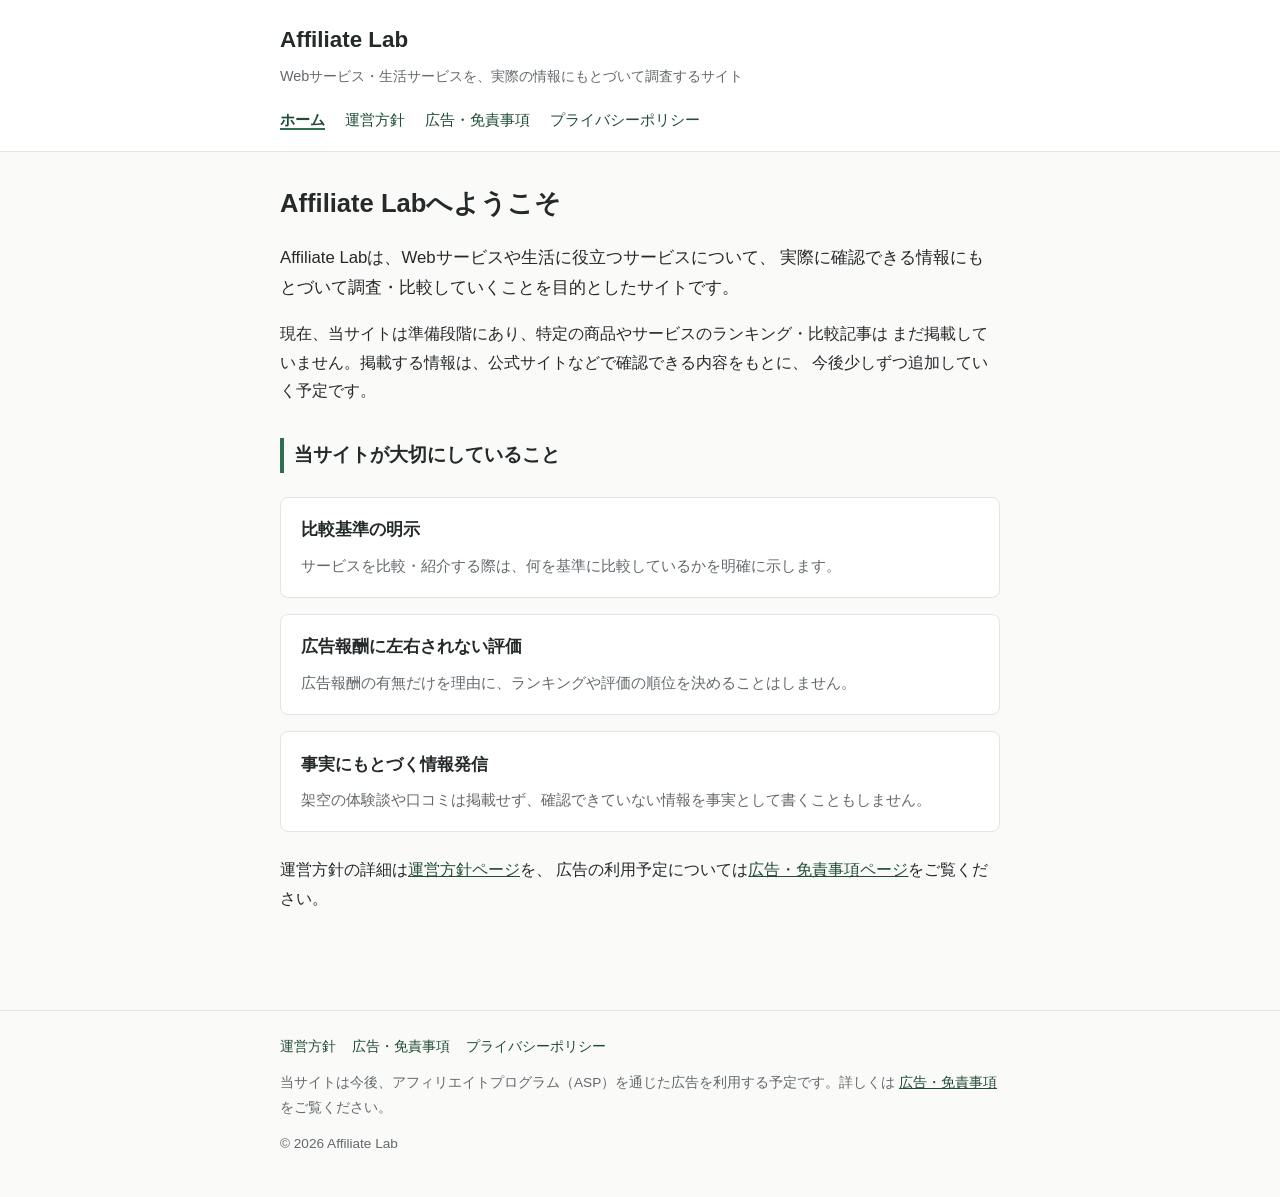
==== index.html @ 21951035 "Initial safe site structure" ====
<!DOCTYPE html>
<html lang="ja">
<head>
<meta charset="UTF-8">
<meta name="viewport" content="width=device-width, initial-scale=1.0">
<title>Affiliate Lab | Webサービス・生活サービスの調査サイト</title>
<meta name="description" content="Affiliate Labは、Webサービスや生活に役立つサービスを、実際の情報に基づいて調査・比較していく準備段階のサイトです。">
<link rel="stylesheet" href="css/style.css">
</head>
<body>

<header class="site-header">
  <div class="header-inner">
    <p class="site-title"><a href="index.html">Affiliate Lab</a></p>
    <p class="site-tagline">Webサービス・生活サービスを、実際の情報にもとづいて調査するサイト</p>
    <nav class="site-nav" aria-label="サイト内ナビゲーション">
      <ul>
        <li><a href="index.html" aria-current="page">ホーム</a></li>
        <li><a href="policy.html">運営方針</a></li>
        <li><a href="disclaimer.html">広告・免責事項</a></li>
        <li><a href="privacy.html">プライバシーポリシー</a></li>
      </ul>
    </nav>
  </div>
</header>

<main>
  <h1>Affiliate Labへようこそ</h1>

  <p class="lead">
    Affiliate Labは、Webサービスや生活に役立つサービスについて、
    実際に確認できる情報にもとづいて調査・比較していくことを目的としたサイトです。
  </p>

  <p>
    現在、当サイトは準備段階にあり、特定の商品やサービスのランキング・比較記事は
    まだ掲載していません。掲載する情報は、公式サイトなどで確認できる内容をもとに、
    今後少しずつ追加していく予定です。
  </p>

  <h2>当サイトが大切にしていること</h2>
  <ul class="card-list">
    <li class="card">
      <h3>比較基準の明示</h3>
      <p>サービスを比較・紹介する際は、何を基準に比較しているかを明確に示します。</p>
    </li>
    <li class="card">
      <h3>広告報酬に左右されない評価</h3>
      <p>広告報酬の有無だけを理由に、ランキングや評価の順位を決めることはしません。</p>
    </li>
    <li class="card">
      <h3>事実にもとづく情報発信</h3>
      <p>架空の体験談や口コミは掲載せず、確認できていない情報を事実として書くこともしません。</p>
    </li>
  </ul>

  <p>
    運営方針の詳細は<a href="policy.html">運営方針ページ</a>を、
    広告の利用予定については<a href="disclaimer.html">広告・免責事項ページ</a>をご覧ください。
  </p>
</main>

<footer class="site-footer">
  <div class="footer-inner">
    <nav class="footer-nav" aria-label="フッターナビゲーション">
      <ul>
        <li><a href="policy.html">運営方針</a></li>
        <li><a href="disclaimer.html">広告・免責事項</a></li>
        <li><a href="privacy.html">プライバシーポリシー</a></li>
      </ul>
    </nav>
    <p class="footer-notice">
      当サイトは今後、アフィリエイトプログラム（ASP）を通じた広告を利用する予定です。詳しくは
      <a href="disclaimer.html">広告・免責事項</a>をご覧ください。
    </p>
    <p class="copyright">&copy; 2026 Affiliate Lab</p>
  </div>
</footer>

</body>
</html>
---- css/style.css ----
/* Affiliate Lab - 共通スタイル
   シンプル・清潔感・読みやすさ優先。外部フォント／外部通信は使用しない。 */

:root {
  --color-bg: #fafaf8;
  --color-surface: #ffffff;
  --color-text: #24292a;
  --color-muted: #63696c;
  --color-border: #e4e4e0;
  --color-accent: #2f6f4f;
  --color-accent-dark: #1f4d36;
  --color-notice-bg: #f4f6f3;
  --max-width: 760px;
  --radius: 8px;
}

* {
  box-sizing: border-box;
}

html {
  -webkit-text-size-adjust: 100%;
}

body {
  margin: 0;
  font-family: -apple-system, BlinkMacSystemFont, "Segoe UI", "Hiragino Kaku Gothic ProN",
    "Hiragino Sans", Meiryo, sans-serif;
  color: var(--color-text);
  background-color: var(--color-bg);
  line-height: 1.8;
  font-size: 16px;
}

a {
  color: var(--color-accent-dark);
}

a:hover,
a:focus {
  color: var(--color-accent);
}

.site-header {
  background-color: var(--color-surface);
  border-bottom: 1px solid var(--color-border);
}

.header-inner {
  max-width: var(--max-width);
  margin: 0 auto;
  padding: 1.25rem 1.25rem 1rem;
}

.site-title {
  font-size: 1.4rem;
  font-weight: 700;
  margin: 0;
}

.site-title a {
  color: var(--color-text);
  text-decoration: none;
}

.site-tagline {
  margin: 0.25rem 0 1rem;
  color: var(--color-muted);
  font-size: 0.9rem;
}

.site-nav ul {
  list-style: none;
  display: flex;
  flex-wrap: wrap;
  gap: 0.5rem 1.25rem;
  margin: 0;
  padding: 0;
}

.site-nav a {
  text-decoration: none;
  font-size: 0.95rem;
}

.site-nav a[aria-current="page"] {
  color: var(--color-accent-dark);
  font-weight: 700;
  border-bottom: 2px solid var(--color-accent);
}

main {
  max-width: var(--max-width);
  margin: 0 auto;
  padding: 1.75rem 1.25rem 3rem;
}

h1 {
  font-size: 1.6rem;
  margin-top: 0;
}

h2 {
  font-size: 1.2rem;
  margin-top: 2rem;
  border-left: 4px solid var(--color-accent);
  padding-left: 0.6rem;
}

p {
  margin: 1rem 0;
}

.lead {
  font-size: 1.05rem;
  color: var(--color-text);
}

.card-list {
  list-style: none;
  margin: 1.5rem 0;
  padding: 0;
  display: grid;
  gap: 1rem;
}

.card {
  background-color: var(--color-surface);
  border: 1px solid var(--color-border);
  border-radius: var(--radius);
  padding: 1.1rem 1.25rem;
}

.card h3 {
  margin: 0 0 0.4rem;
  font-size: 1.05rem;
}

.card p {
  margin: 0;
  color: var(--color-muted);
  font-size: 0.95rem;
}

.notice {
  background-color: var(--color-notice-bg);
  border: 1px solid var(--color-border);
  border-radius: var(--radius);
  padding: 1rem 1.25rem;
  font-size: 0.95rem;
  color: var(--color-muted);
}

.text-list {
  padding-left: 1.4rem;
}

.text-list li {
  margin-bottom: 0.6rem;
}

.updated {
  color: var(--color-muted);
  font-size: 0.85rem;
}

.site-footer {
  border-top: 1px solid var(--color-border);
  margin-top: 2rem;
}

.footer-inner {
  max-width: var(--max-width);
  margin: 0 auto;
  padding: 1.5rem 1.25rem 2.5rem;
  color: var(--color-muted);
  font-size: 0.85rem;
}

.footer-nav ul {
  list-style: none;
  display: flex;
  flex-wrap: wrap;
  gap: 0.4rem 1rem;
  margin: 0 0 0.75rem;
  padding: 0;
}

.footer-nav a {
  text-decoration: none;
  font-size: 0.85rem;
}

.footer-notice {
  margin: 0 0 0.75rem;
}

.copyright {
  margin: 0;
}

@media (max-width: 480px) {
  .header-inner,
  main,
  .footer-inner {
    padding-left: 1rem;
    padding-right: 1rem;
  }

  h1 {
    font-size: 1.35rem;
  }
}
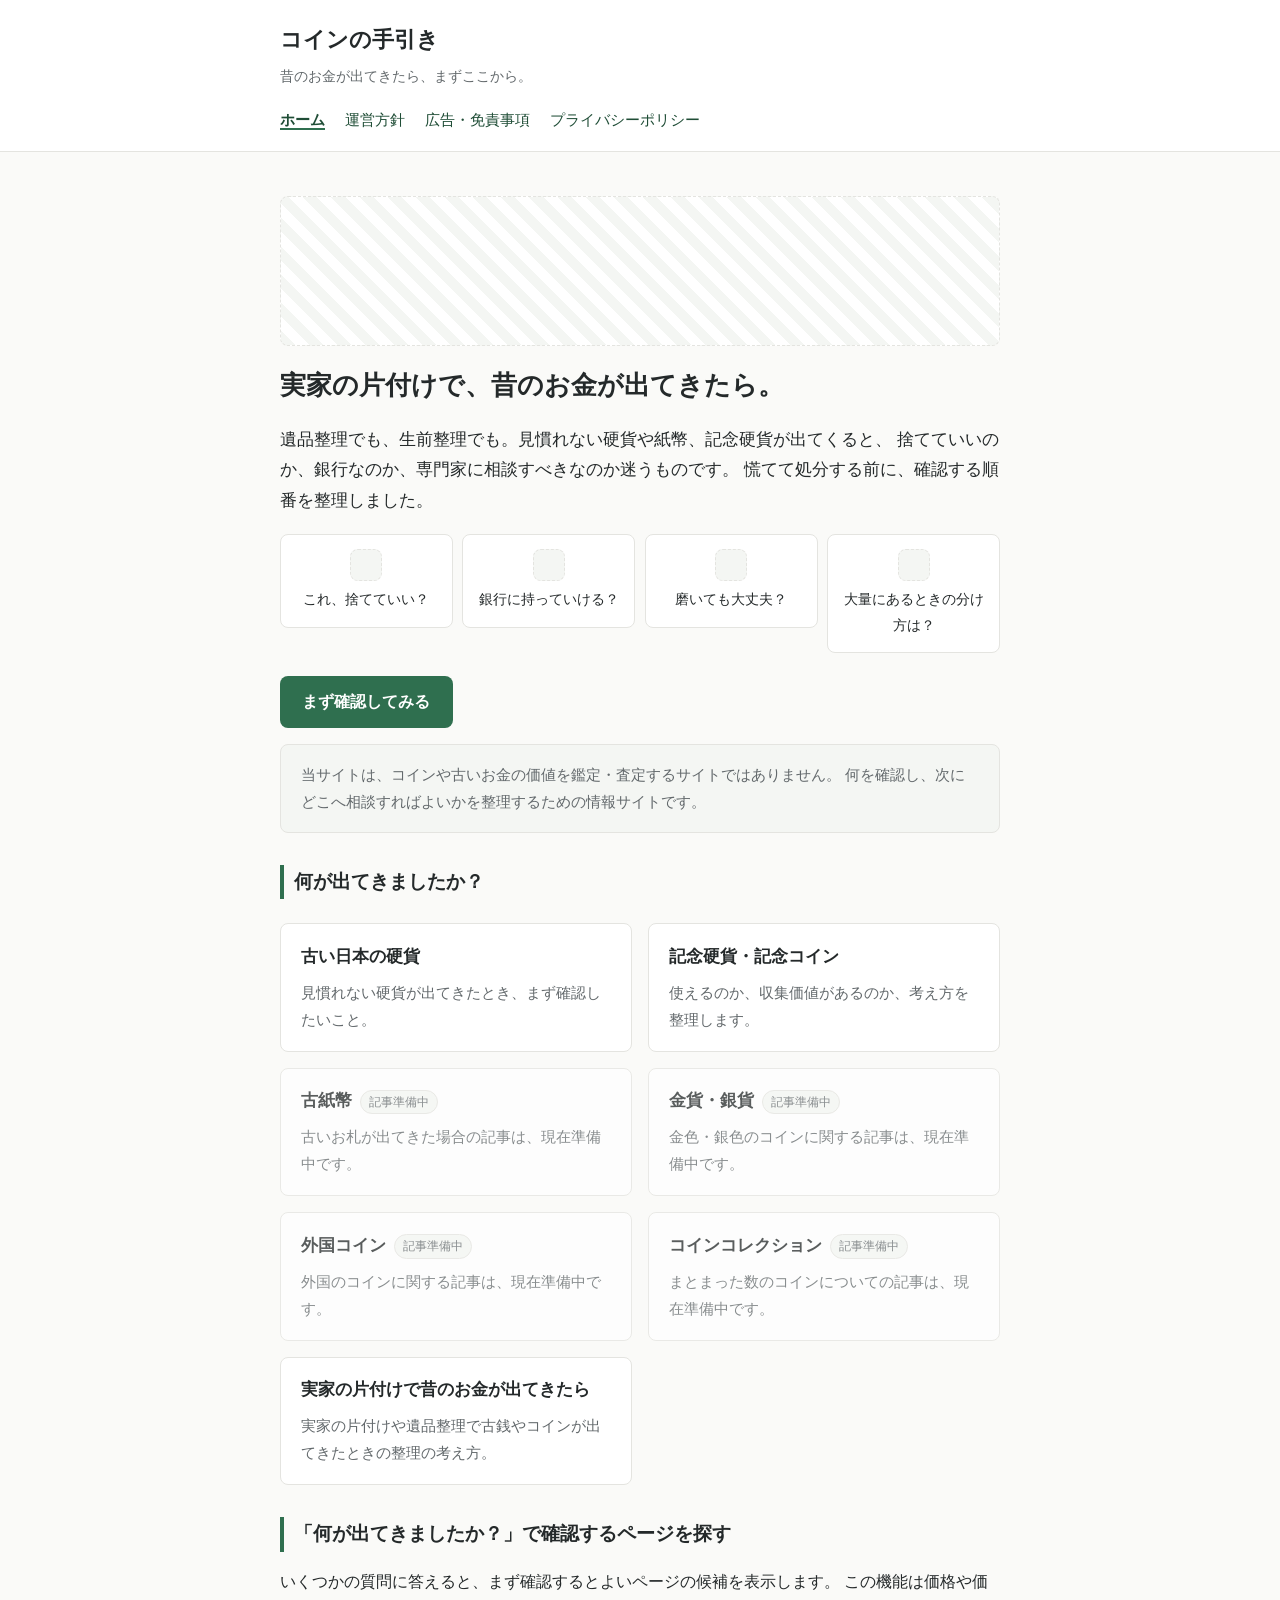
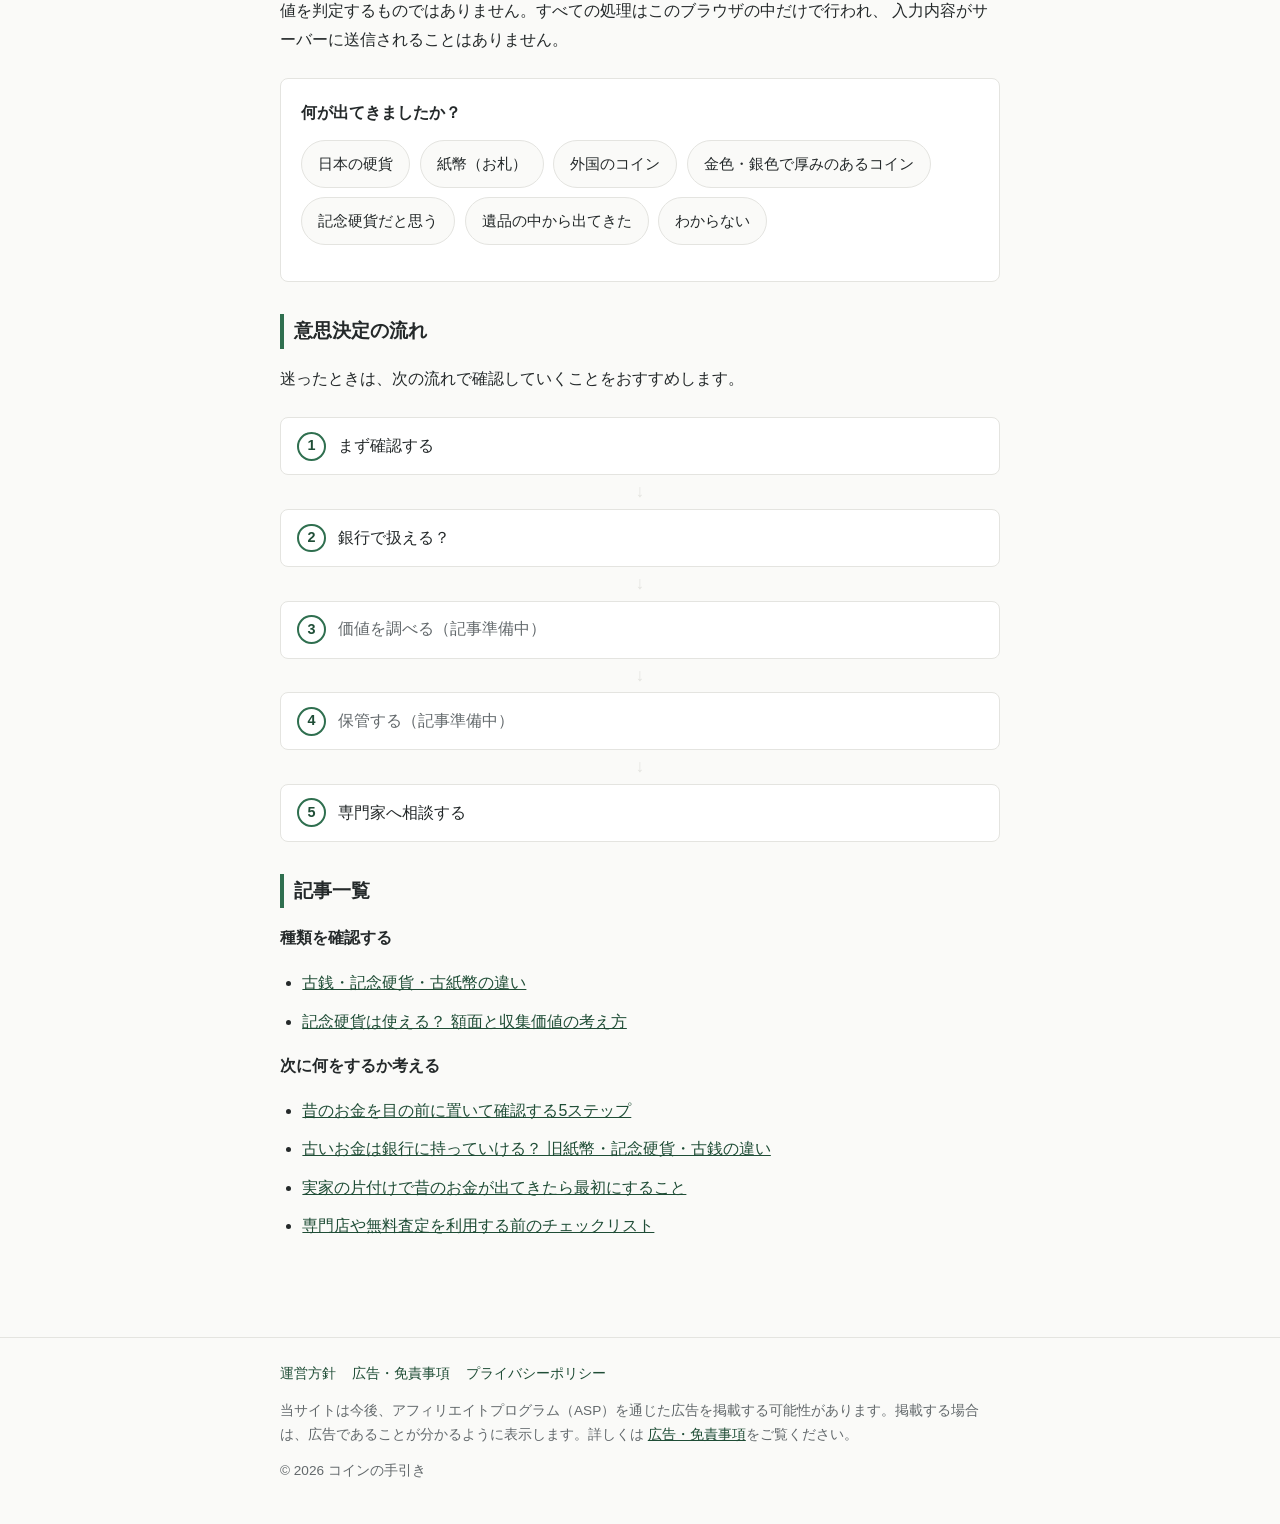
==== commit 9b0e4db3: "Improve coin guide content, navigation, and mobile UX" ====
--- a/index.html
+++ b/index.html
@@ -3,16 +3,16 @@
 <head>
 <meta charset="UTF-8">
 <meta name="viewport" content="width=device-width, initial-scale=1.0">
-<title>Affiliate Lab | Webサービス・生活サービスの調査サイト</title>
-<meta name="description" content="Affiliate Labは、Webサービスや生活に役立つサービスを、実際の情報に基づいて調査・比較していく準備段階のサイトです。">
+<title>コインの手引き｜実家の片付けで昔のお金が出てきたときの確認ガイド</title>
+<meta name="description" content="「コインの手引き」は、実家の片付けや遺品整理で古い硬貨・紙幣・記念硬貨が出てきた人のための確認ガイドです。捨てる・銀行・保管・専門家への相談まで、次の行動を選ぶための情報をまとめています。">
 <link rel="stylesheet" href="css/style.css">
 </head>
 <body>
 
 <header class="site-header">
   <div class="header-inner">
-    <p class="site-title"><a href="index.html">Affiliate Lab</a></p>
-    <p class="site-tagline">Webサービス・生活サービスを、実際の情報にもとづいて調査するサイト</p>
+    <p class="site-title"><a href="index.html">コインの手引き</a></p>
+    <p class="site-tagline">昔のお金が出てきたら、まずここから。</p>
     <nav class="site-nav" aria-label="サイト内ナビゲーション">
       <ul>
         <li><a href="index.html" aria-current="page">ホーム</a></li>
@@ -25,39 +25,140 @@
 </header>
 
 <main>
-  <h1>Affiliate Labへようこそ</h1>
+  <!-- 画像差し替え用スペース。将来はここを
+       <img class="hero-visual" src="img/hero.jpg" alt="実家の引き出しや木箱から古い硬貨・紙幣が見つかった状況写真">
+       に置き換える（is-placeholder は外す）。推奨内容：実家の引き出しや木箱から古い硬貨・紙幣が見つかった状況写真（人物なし） -->
+  <div class="hero-visual is-placeholder" aria-hidden="true"></div>
+
+  <h1>実家の片付けで、昔のお金が出てきたら。</h1>
 
   <p class="lead">
-    Affiliate Labは、Webサービスや生活に役立つサービスについて、
-    実際に確認できる情報にもとづいて調査・比較していくことを目的としたサイトです。
+    遺品整理でも、生前整理でも。見慣れない硬貨や紙幣、記念硬貨が出てくると、
+    捨てていいのか、銀行なのか、専門家に相談すべきなのか迷うものです。
+    慌てて処分する前に、確認する順番を整理しました。
   </p>
 
-  <p>
-    現在、当サイトは準備段階にあり、特定の商品やサービスのランキング・比較記事は
-    まだ掲載していません。掲載する情報は、公式サイトなどで確認できる内容をもとに、
-    今後少しずつ追加していく予定です。
-  </p>
+  <ul class="question-cards">
+    <li><a class="question-card" href="guide/inherited-coins.html#step-dontthrow">
+      <span class="question-card-icon is-placeholder" aria-hidden="true"></span>
+      <span>これ、捨てていい？</span>
+    </a></li>
+    <li><a class="question-card" href="guide/bank-or-specialist.html">
+      <span class="question-card-icon is-placeholder" aria-hidden="true"></span>
+      <span>銀行に持っていける？</span>
+    </a></li>
+    <li><a class="question-card" href="guide/inherited-coins.html#step-dontclean">
+      <span class="question-card-icon is-placeholder" aria-hidden="true"></span>
+      <span>磨いても大丈夫？</span>
+    </a></li>
+    <!-- TODO: 大量のコインに特化した専用記事（数え方・分け方・保管方法）を作成した際は、
+         リンク先をその記事に差し替える。現時点では guide/inherited-coins.html の分類セクションへ誘導する。 -->
+    <li><a class="question-card" href="guide/inherited-coins.html#step-classify">
+      <span class="question-card-icon is-placeholder" aria-hidden="true"></span>
+      <span>大量にあるときの分け方は？</span>
+    </a></li>
+  </ul>
 
-  <h2>当サイトが大切にしていること</h2>
+  <p><a class="hero-cta" href="guide/inherited-coins.html">まず確認してみる</a></p>
+
+  <div class="notice">
+    当サイトは、コインや古いお金の価値を鑑定・査定するサイトではありません。
+    何を確認し、次にどこへ相談すればよいかを整理するための情報サイトです。
+  </div>
+
+  <h2>何が出てきましたか？</h2>
   <ul class="card-list">
-    <li class="card">
-      <h3>比較基準の明示</h3>
-      <p>サービスを比較・紹介する際は、何を基準に比較しているかを明確に示します。</p>
+    <li>
+      <a class="card card-link" href="types/coin-types-overview.html">
+        <h3>古い日本の硬貨</h3>
+        <p>見慣れない硬貨が出てきたとき、まず確認したいこと。</p>
+      </a>
     </li>
-    <li class="card">
-      <h3>広告報酬に左右されない評価</h3>
-      <p>広告報酬の有無だけを理由に、ランキングや評価の順位を決めることはしません。</p>
+    <li>
+      <a class="card card-link" href="types/commemorative-coins.html">
+        <h3>記念硬貨・記念コイン</h3>
+        <p>使えるのか、収集価値があるのか、考え方を整理します。</p>
+      </a>
     </li>
-    <li class="card">
-      <h3>事実にもとづく情報発信</h3>
-      <p>架空の体験談や口コミは掲載せず、確認できていない情報を事実として書くこともしません。</p>
+    <li class="card card-soon">
+      <h3>古紙幣<span class="badge-soon">記事準備中</span></h3>
+      <p>古いお札が出てきた場合の記事は、現在準備中です。</p>
+    </li>
+    <li class="card card-soon">
+      <h3>金貨・銀貨<span class="badge-soon">記事準備中</span></h3>
+      <p>金色・銀色のコインに関する記事は、現在準備中です。</p>
+    </li>
+    <li class="card card-soon">
+      <h3>外国コイン<span class="badge-soon">記事準備中</span></h3>
+      <p>外国のコインに関する記事は、現在準備中です。</p>
+    </li>
+    <li class="card card-soon">
+      <h3>コインコレクション<span class="badge-soon">記事準備中</span></h3>
+      <p>まとまった数のコインについての記事は、現在準備中です。</p>
+    </li>
+    <li>
+      <a class="card card-link" href="guide/inherited-coins.html">
+        <h3>実家の片付けで昔のお金が出てきたら</h3>
+        <p>実家の片付けや遺品整理で古銭やコインが出てきたときの整理の考え方。</p>
+      </a>
     </li>
   </ul>
 
+  <h2>「何が出てきましたか？」で確認するページを探す</h2>
   <p>
-    運営方針の詳細は<a href="policy.html">運営方針ページ</a>を、
-    広告の利用予定については<a href="disclaimer.html">広告・免責事項ページ</a>をご覧ください。
+    いくつかの質問に答えると、まず確認するとよいページの候補を表示します。
+    この機能は価格や価値を判定するものではありません。すべての処理はこのブラウザの中だけで行われ、
+    入力内容がサーバーに送信されることはありません。
   </p>
+
+  <div class="finder" id="coin-finder">
+    <noscript>
+      <p>JavaScriptが無効の場合でも、下の「記事一覧」から各ページを直接ご覧いただけます。</p>
+    </noscript>
+  </div>
+
+  <h2>意思決定の流れ</h2>
+  <p>迷ったときは、次の流れで確認していくことをおすすめします。</p>
+  <ul class="flow-steps">
+    <li><a class="flow-step" href="guide/first-check.html">
+      <span class="flow-step-index">1</span>
+      <span class="flow-step-label">まず確認する</span>
+    </a></li>
+    <li class="flow-arrow">↓</li>
+    <li><a class="flow-step" href="guide/bank-or-specialist.html">
+      <span class="flow-step-index">2</span>
+      <span class="flow-step-label">銀行で扱える？</span>
+    </a></li>
+    <li class="flow-arrow">↓</li>
+    <li class="flow-step is-plain">
+      <span class="flow-step-index">3</span>
+      <span class="flow-step-label">価値を調べる（記事準備中）</span>
+    </li>
+    <li class="flow-arrow">↓</li>
+    <li class="flow-step is-plain">
+      <span class="flow-step-index">4</span>
+      <span class="flow-step-label">保管する（記事準備中）</span>
+    </li>
+    <li class="flow-arrow">↓</li>
+    <li><a class="flow-step" href="guide/checklist-before-appraisal.html">
+      <span class="flow-step-index">5</span>
+      <span class="flow-step-label">専門家へ相談する</span>
+    </a></li>
+  </ul>
+
+  <h2>記事一覧</h2>
+  <p><strong>種類を確認する</strong></p>
+  <ul class="text-list">
+    <li><a href="types/coin-types-overview.html">古銭・記念硬貨・古紙幣の違い</a></li>
+    <li><a href="types/commemorative-coins.html">記念硬貨は使える？ 額面と収集価値の考え方</a></li>
+  </ul>
+  <p><strong>次に何をするか考える</strong></p>
+  <ul class="text-list">
+    <li><a href="guide/first-check.html">昔のお金を目の前に置いて確認する5ステップ</a></li>
+    <li><a href="guide/bank-or-specialist.html">古いお金は銀行に持っていける？ 旧紙幣・記念硬貨・古銭の違い</a></li>
+    <li><a href="guide/inherited-coins.html">実家の片付けで昔のお金が出てきたら最初にすること</a></li>
+    <li><a href="guide/checklist-before-appraisal.html">専門店や無料査定を利用する前のチェックリスト</a></li>
+  </ul>
 </main>
 
 <footer class="site-footer">
@@ -70,12 +171,13 @@
       </ul>
     </nav>
     <p class="footer-notice">
-      当サイトは今後、アフィリエイトプログラム（ASP）を通じた広告を利用する予定です。詳しくは
+      当サイトは今後、アフィリエイトプログラム（ASP）を通じた広告を掲載する可能性があります。掲載する場合は、広告であることが分かるように表示します。詳しくは
       <a href="disclaimer.html">広告・免責事項</a>をご覧ください。
     </p>
-    <p class="copyright">&copy; 2026 Affiliate Lab</p>
+    <p class="copyright">&copy; 2026 コインの手引き</p>
   </div>
 </footer>
 
+<script src="js/navigation.js"></script>
 </body>
 </html>
--- a/css/style.css
+++ b/css/style.css
@@ -1,4 +1,4 @@
-/* Affiliate Lab - 共通スタイル
+/* コインの手引き - 共通スタイル
    シンプル・清潔感・読みやすさ優先。外部フォント／外部通信は使用しない。 */
 
 :root {
@@ -10,6 +10,9 @@
   --color-accent: #2f6f4f;
   --color-accent-dark: #1f4d36;
   --color-notice-bg: #f4f6f3;
+  --color-caution-bg: #fbf3e6;
+  --color-caution-border: #e6cfa1;
+  --color-caution-text: #7a5424;
   --max-width: 760px;
   --radius: 8px;
 }
@@ -142,6 +145,206 @@
   font-size: 0.95rem;
 }
 
+.card-link {
+  display: block;
+  text-decoration: none;
+  color: inherit;
+  transition: border-color 0.15s ease, box-shadow 0.15s ease;
+}
+
+.card-link:hover,
+.card-link:focus {
+  border-color: var(--color-accent);
+  box-shadow: 0 1px 4px rgba(0, 0, 0, 0.06);
+}
+
+.card-link:hover h3,
+.card-link:focus h3 {
+  color: var(--color-accent-dark);
+}
+
+.card-soon {
+  opacity: 0.75;
+}
+
+.badge-soon {
+  display: inline-block;
+  margin-left: 0.5rem;
+  padding: 0.05rem 0.5rem;
+  border-radius: 999px;
+  background-color: var(--color-notice-bg);
+  border: 1px solid var(--color-border);
+  color: var(--color-muted);
+  font-size: 0.72rem;
+  font-weight: 400;
+  vertical-align: middle;
+}
+
+@media (min-width: 560px) {
+  .card-list {
+    grid-template-columns: repeat(2, 1fr);
+  }
+}
+
+/* 意思決定の流れ */
+.flow-steps {
+  list-style: none;
+  margin: 1.5rem 0;
+  padding: 0;
+  display: flex;
+  flex-direction: column;
+  gap: 0.5rem;
+}
+
+.flow-step {
+  display: flex;
+  align-items: center;
+  gap: 0.75rem;
+  padding: 0.85rem 1rem;
+  background-color: var(--color-surface);
+  border: 1px solid var(--color-border);
+  border-radius: var(--radius);
+}
+
+.flow-step-index {
+  flex-shrink: 0;
+  width: 1.8rem;
+  height: 1.8rem;
+  border-radius: 50%;
+  border: 2px solid var(--color-accent);
+  color: var(--color-accent-dark);
+  display: flex;
+  align-items: center;
+  justify-content: center;
+  font-size: 0.9rem;
+  font-weight: 700;
+}
+
+.flow-step-label {
+  font-size: 0.98rem;
+}
+
+a.flow-step {
+  text-decoration: none;
+  color: inherit;
+}
+
+a.flow-step:hover,
+a.flow-step:focus {
+  border-color: var(--color-accent);
+}
+
+.flow-step.is-plain {
+  color: var(--color-muted);
+}
+
+.flow-arrow {
+  text-align: center;
+  color: var(--color-border);
+  font-size: 1.1rem;
+  line-height: 1;
+}
+
+/* 「何が出てきましたか？」ナビゲーション */
+.finder {
+  background-color: var(--color-surface);
+  border: 1px solid var(--color-border);
+  border-radius: var(--radius);
+  padding: 1.25rem;
+  margin: 1.5rem 0;
+}
+
+.finder-step {
+  margin-bottom: 1rem;
+}
+
+.finder-question {
+  font-weight: 700;
+  margin: 0 0 0.75rem;
+  font-size: 1rem;
+}
+
+.finder-options {
+  display: flex;
+  flex-wrap: wrap;
+  gap: 0.6rem;
+  list-style: none;
+  margin: 0;
+  padding: 0;
+}
+
+.finder-btn {
+  font: inherit;
+  font-size: 0.92rem;
+  padding: 0.6rem 1rem;
+  border: 1px solid var(--color-border);
+  border-radius: 999px;
+  background-color: var(--color-bg);
+  color: var(--color-text);
+  cursor: pointer;
+}
+
+.finder-btn:hover,
+.finder-btn:focus {
+  border-color: var(--color-accent);
+  color: var(--color-accent-dark);
+}
+
+.finder-btn[aria-pressed="true"] {
+  background-color: var(--color-accent);
+  border-color: var(--color-accent);
+  color: #ffffff;
+}
+
+.finder-result {
+  border-top: 1px solid var(--color-border);
+  margin-top: 1rem;
+  padding-top: 1rem;
+}
+
+.finder-result ul {
+  margin: 0.5rem 0 0;
+  padding-left: 1.2rem;
+}
+
+.finder-reset {
+  font-size: 0.85rem;
+  background: none;
+  border: none;
+  color: var(--color-accent-dark);
+  text-decoration: underline;
+  cursor: pointer;
+  padding: 0;
+  margin-top: 0.75rem;
+}
+
+.finder-note {
+  font-size: 0.85rem;
+  color: var(--color-muted);
+  margin-top: 0.75rem;
+}
+
+/* 記事ページ共通 */
+.breadcrumb {
+  font-size: 0.85rem;
+  color: var(--color-muted);
+  margin-bottom: 0.5rem;
+}
+
+.breadcrumb a {
+  text-decoration: none;
+}
+
+.related-links {
+  margin-top: 2.5rem;
+  padding-top: 1.5rem;
+  border-top: 1px solid var(--color-border);
+}
+
+.related-links h2 {
+  margin-top: 0;
+}
+
 .notice {
   background-color: var(--color-notice-bg);
   border: 1px solid var(--color-border);
@@ -197,6 +400,462 @@
 
 .copyright {
   margin: 0;
+}
+
+/* 画像スペース（将来ローカル画像に差し替え可能な枠）
+   サイズ・形状はこの2ルールのみで決まる。将来 <img class="hero-visual" src="..." alt="..."> のように
+   同じクラス名を img タグに付け替えるだけで差し替えでき、object-fit: cover でトリミング表示される。
+   実画像を追加したら .is-placeholder は外す（枠線・パターン背景のみ消える）。 */
+.hero-visual,
+.situation-visual {
+  display: block;
+  width: 100%;
+  max-height: 150px;
+  border-radius: var(--radius);
+  object-fit: cover;
+  margin: 1rem 0;
+}
+
+.hero-visual {
+  aspect-ratio: 3 / 1;
+}
+
+.situation-visual {
+  aspect-ratio: 21 / 9;
+}
+
+.hero-visual.is-placeholder,
+.situation-visual.is-placeholder {
+  border: 1px dashed var(--color-border);
+  background-image: repeating-linear-gradient(
+    45deg,
+    var(--color-notice-bg),
+    var(--color-notice-bg) 10px,
+    var(--color-surface) 10px,
+    var(--color-surface) 20px
+  );
+}
+
+@media (max-width: 480px) {
+  .hero-visual,
+  .situation-visual {
+    aspect-ratio: 16 / 9;
+    max-height: 90px;
+  }
+}
+
+/* トップページ：状況への疑問カード（タップ可能なナビゲーション） */
+.question-cards {
+  list-style: none;
+  margin: 1.1rem 0 1.4rem;
+  padding: 0;
+  display: grid;
+  grid-template-columns: repeat(2, 1fr);
+  gap: 0.6rem;
+}
+
+@media (min-width: 560px) {
+  .question-cards {
+    grid-template-columns: repeat(4, 1fr);
+  }
+}
+
+.question-card {
+  display: flex;
+  flex-direction: column;
+  align-items: center;
+  gap: 0.4rem;
+  text-align: center;
+  background-color: var(--color-surface);
+  border: 1px solid var(--color-border);
+  border-radius: var(--radius);
+  padding: 0.9rem 0.6rem;
+  min-height: 44px;
+  text-decoration: none;
+  color: var(--color-text);
+  font-size: 0.88rem;
+}
+
+.question-card:hover,
+.question-card:focus {
+  border-color: var(--color-accent);
+  color: var(--color-accent-dark);
+}
+
+.question-card-icon {
+  display: block;
+  width: 32px;
+  height: 32px;
+  border-radius: 8px;
+  object-fit: cover;
+}
+
+.question-card-icon.is-placeholder {
+  background-color: var(--color-notice-bg);
+  border: 1px dashed var(--color-border);
+}
+
+.hero-cta {
+  display: inline-block;
+  background-color: var(--color-accent);
+  color: #ffffff;
+  text-decoration: none;
+  font-weight: 700;
+  padding: 0.75rem 1.4rem;
+  border-radius: var(--radius);
+  font-size: 0.98rem;
+}
+
+.hero-cta:hover,
+.hero-cta:focus {
+  background-color: var(--color-accent-dark);
+  color: #ffffff;
+}
+
+/* 判断フロー概要（ステップを一枚で見渡す図） */
+.step-flow {
+  display: flex;
+  margin: 1.25rem 0;
+  background-color: var(--color-surface);
+  border: 1px solid var(--color-border);
+  border-radius: var(--radius);
+  padding: 1rem 0.5rem;
+}
+
+.step-flow-node {
+  flex: 1;
+  display: flex;
+  flex-direction: column;
+  align-items: center;
+  text-align: center;
+  gap: 0.35rem;
+  padding: 0 0.3rem;
+}
+
+.step-flow-num {
+  width: 2.1rem;
+  height: 2.1rem;
+  border-radius: 50%;
+  border: 2px solid var(--color-accent);
+  color: var(--color-accent-dark);
+  display: flex;
+  align-items: center;
+  justify-content: center;
+  font-weight: 700;
+  font-size: 0.92rem;
+  background-color: var(--color-surface);
+}
+
+.step-flow-label {
+  font-size: 0.8rem;
+}
+
+.step-flow-arrow {
+  display: flex;
+  align-items: center;
+  color: var(--color-border);
+  font-size: 1.2rem;
+}
+
+@media (max-width: 640px) {
+  .step-flow {
+    flex-direction: column;
+    padding: 0.8rem 1rem;
+  }
+
+  .step-flow-node {
+    flex-direction: row;
+    justify-content: flex-start;
+    text-align: left;
+    width: 100%;
+  }
+
+  .step-flow-label {
+    font-size: 0.9rem;
+  }
+
+  .step-flow-arrow {
+    justify-content: flex-start;
+    padding-left: 1rem;
+  }
+}
+
+/* 分類カード（何が出てきたかを選ぶ） */
+.classify-cards {
+  list-style: none;
+  margin: 1rem 0;
+  padding: 0;
+  display: grid;
+  grid-template-columns: repeat(2, 1fr);
+  gap: 0.6rem;
+}
+
+@media (min-width: 480px) {
+  .classify-cards {
+    grid-template-columns: repeat(4, 1fr);
+  }
+}
+
+.classify-card {
+  display: flex;
+  flex-direction: column;
+  align-items: center;
+  gap: 0.3rem;
+  text-align: center;
+  background-color: var(--color-surface);
+  border: 1px solid var(--color-border);
+  border-radius: var(--radius);
+  padding: 0.75rem 0.4rem;
+  text-decoration: none;
+  color: var(--color-text);
+  font-size: 0.85rem;
+}
+
+.classify-card:hover,
+.classify-card:focus {
+  border-color: var(--color-accent);
+  color: var(--color-accent-dark);
+}
+
+.classify-card-icon {
+  display: block;
+  width: 30px;
+  height: 30px;
+  border-radius: 6px;
+  object-fit: cover;
+}
+
+.classify-card-icon.is-placeholder {
+  background-color: var(--color-notice-bg);
+  border: 1px dashed var(--color-border);
+}
+
+/* 確認チェックリスト */
+.check-list {
+  list-style: none;
+  margin: 1rem 0;
+  padding: 0;
+  display: flex;
+  flex-direction: column;
+  gap: 0.5rem;
+}
+
+.check-item {
+  display: flex;
+  align-items: flex-start;
+  gap: 0.6rem;
+  background-color: var(--color-surface);
+  border: 1px solid var(--color-border);
+  border-radius: var(--radius);
+  padding: 0.65rem 0.9rem;
+  font-size: 0.92rem;
+}
+
+.check-item::before {
+  content: "";
+  flex-shrink: 0;
+  width: 1rem;
+  height: 1rem;
+  margin-top: 0.2rem;
+  border: 2px solid var(--color-accent);
+  border-radius: 3px;
+}
+
+/* 行動選択カード（銀行・保管・専門家など） */
+.choice-cards {
+  list-style: none;
+  margin: 1rem 0;
+  padding: 0;
+  display: grid;
+  grid-template-columns: 1fr;
+  gap: 0.7rem;
+}
+
+@media (min-width: 640px) {
+  .choice-cards {
+    grid-template-columns: repeat(3, 1fr);
+  }
+}
+
+.choice-card {
+  background-color: var(--color-surface);
+  border: 1px solid var(--color-border);
+  border-radius: var(--radius);
+  padding: 0.9rem 1rem;
+}
+
+.choice-card h3 {
+  margin: 0 0 0.3rem;
+  font-size: 0.98rem;
+  color: var(--color-accent-dark);
+}
+
+.choice-card p {
+  margin: 0;
+  font-size: 0.85rem;
+  color: var(--color-muted);
+}
+
+/* 実物確認ステップ（first-check.html） */
+.checkstep-list {
+  list-style: none;
+  margin: 1.25rem 0;
+  padding: 0;
+  display: flex;
+  flex-direction: column;
+  gap: 0.8rem;
+}
+
+.checkstep {
+  display: flex;
+  align-items: flex-start;
+  gap: 0.85rem;
+  background-color: var(--color-surface);
+  border: 1px solid var(--color-border);
+  border-radius: var(--radius);
+  padding: 0.9rem 1.1rem;
+}
+
+.checkstep-num {
+  flex-shrink: 0;
+  width: 2rem;
+  height: 2rem;
+  border-radius: 50%;
+  background-color: var(--color-accent);
+  color: #ffffff;
+  display: flex;
+  align-items: center;
+  justify-content: center;
+  font-weight: 700;
+  font-size: 0.92rem;
+}
+
+.checkstep h2,
+.checkstep h3 {
+  margin: 0 0 0.25rem;
+  font-size: 1rem;
+  border: none;
+  padding: 0;
+}
+
+.checkstep p {
+  margin: 0;
+  font-size: 0.9rem;
+  color: var(--color-muted);
+}
+
+/* 注意事項ボックス（してはいけないこと） */
+.caution-box {
+  background-color: var(--color-caution-bg);
+  border: 1px solid var(--color-caution-border);
+  color: var(--color-caution-text);
+  border-radius: var(--radius);
+  padding: 0.85rem 1.1rem;
+  font-size: 0.9rem;
+  margin: 0.75rem 0;
+}
+
+.caution-box strong {
+  display: block;
+  margin-bottom: 0.3rem;
+}
+
+/* 関連記事カード（記事下部） */
+.article-card-grid {
+  list-style: none;
+  margin: 1rem 0 0;
+  padding: 0;
+  display: grid;
+  gap: 0.9rem;
+  grid-template-columns: 1fr;
+}
+
+@media (min-width: 560px) {
+  .article-card-grid {
+    grid-template-columns: repeat(2, 1fr);
+  }
+}
+
+.article-card {
+  display: block;
+  background-color: var(--color-surface);
+  border: 1px solid var(--color-border);
+  border-radius: var(--radius);
+  padding: 0.9rem 1.1rem;
+  text-decoration: none;
+  color: inherit;
+}
+
+.article-card:hover,
+.article-card:focus {
+  border-color: var(--color-accent);
+}
+
+.article-card h3 {
+  margin: 0 0 0.3rem;
+  font-size: 0.98rem;
+  color: var(--color-accent-dark);
+}
+
+.article-card p {
+  margin: 0;
+  color: var(--color-muted);
+  font-size: 0.88rem;
+}
+
+/* タイプ比較カード（銀行で扱えるかの整理） */
+.type-cards {
+  list-style: none;
+  margin: 1.25rem 0;
+  padding: 0;
+  display: flex;
+  flex-direction: column;
+  gap: 0.9rem;
+}
+
+.type-card {
+  background-color: var(--color-surface);
+  border: 1px solid var(--color-border);
+  border-radius: var(--radius);
+  padding: 1rem 1.2rem;
+}
+
+.type-card h3 {
+  margin: 0 0 0.5rem;
+  font-size: 1.02rem;
+}
+
+.type-card dl {
+  margin: 0;
+  display: grid;
+  grid-template-columns: 5.5rem 1fr;
+  gap: 0.4rem 0.75rem;
+  font-size: 0.9rem;
+}
+
+.type-card dt {
+  color: var(--color-muted);
+  font-size: 0.8rem;
+  padding-top: 0.1rem;
+}
+
+.type-card dd {
+  margin: 0;
+}
+
+@media (max-width: 420px) {
+  .type-card dl {
+    grid-template-columns: 1fr;
+    gap: 0.15rem 0;
+  }
+
+  .type-card dt {
+    font-weight: 700;
+  }
+
+  .type-card dd {
+    margin-bottom: 0.5rem;
+  }
 }
 
 @media (max-width: 480px) {
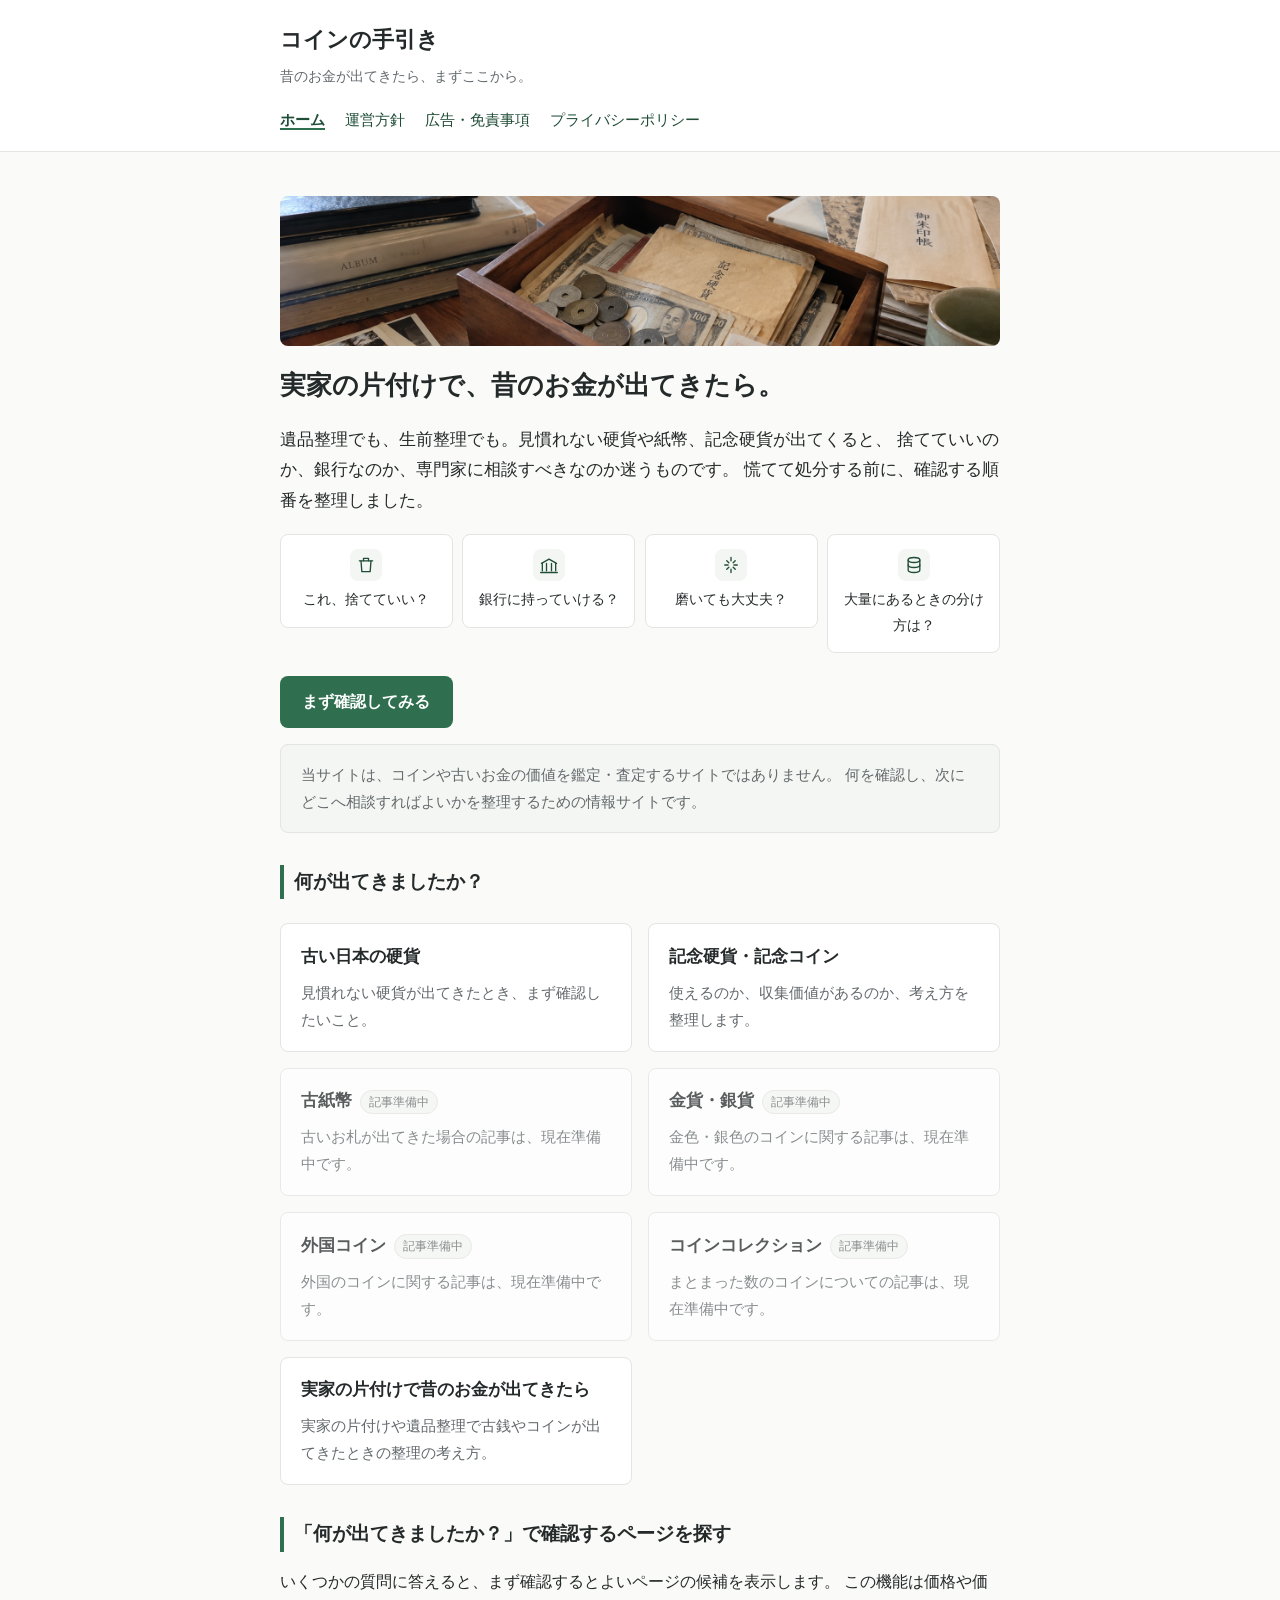
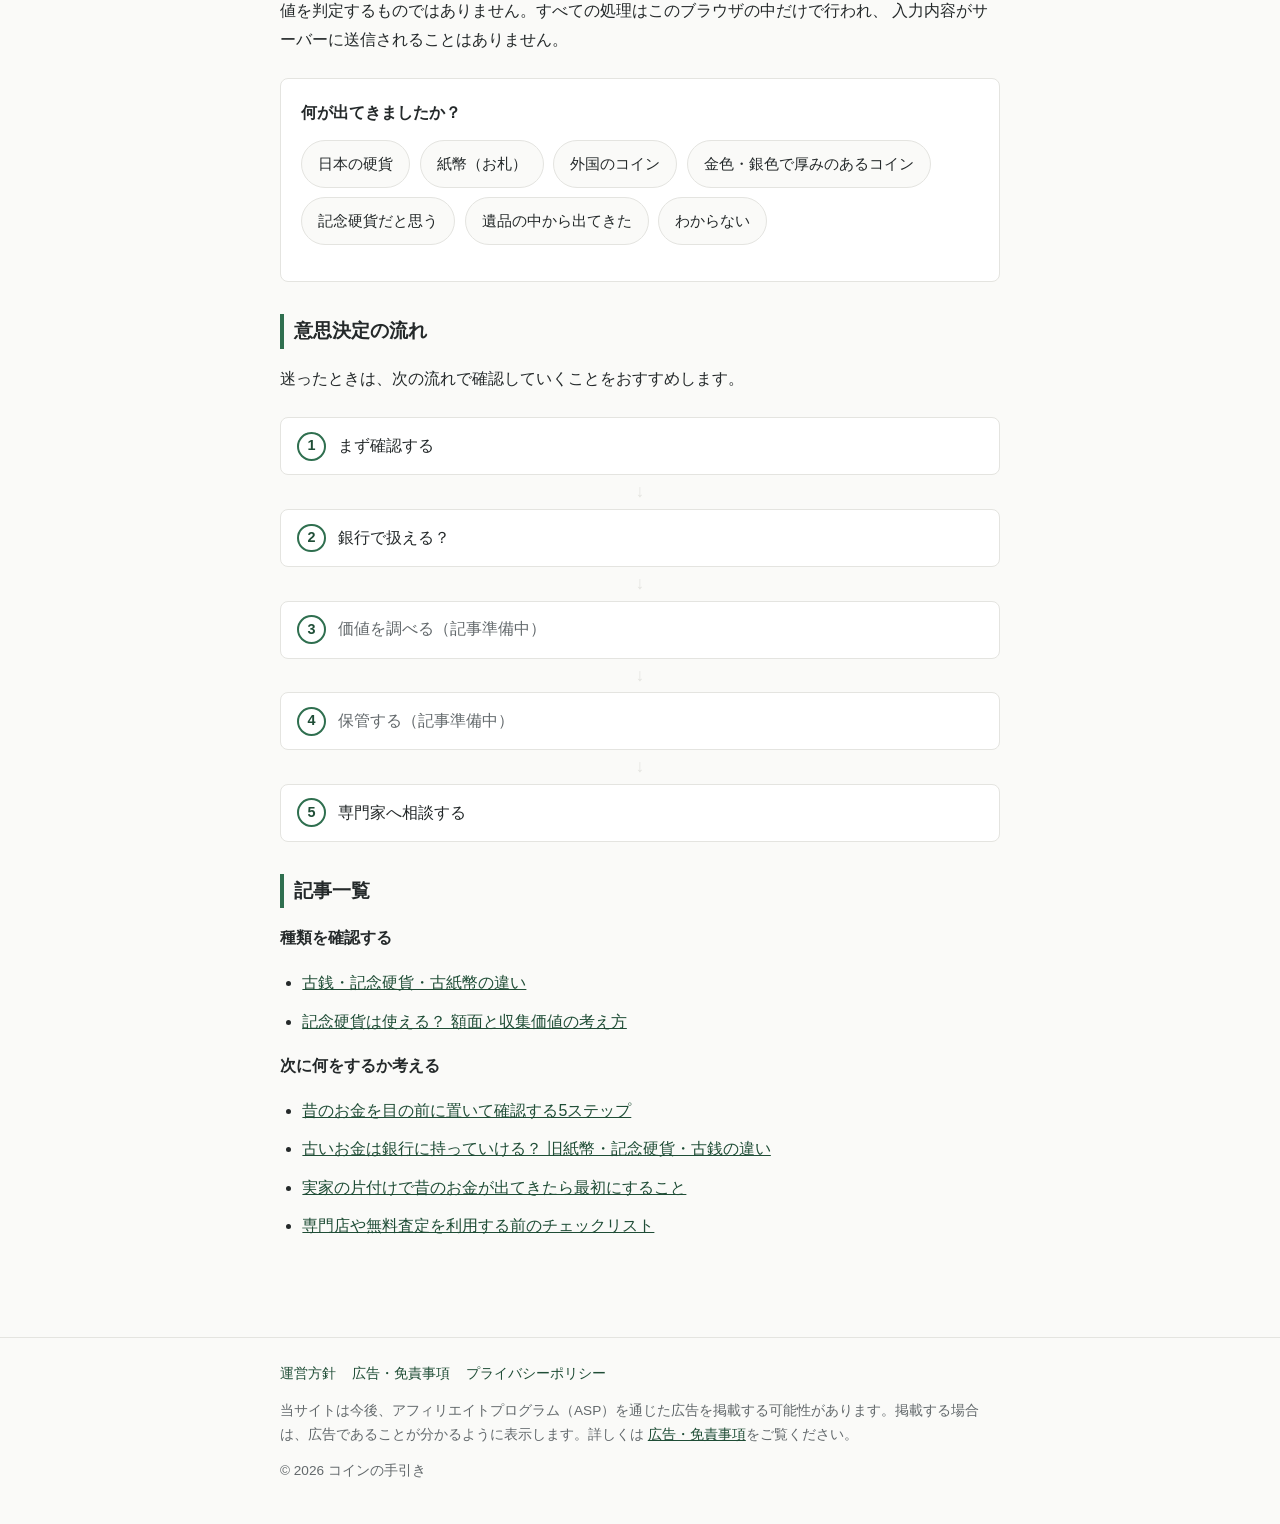
==== commit beff251e: "Add hero image to coin guide homepage" ====
--- a/index.html
+++ b/index.html
@@ -25,10 +25,16 @@
 </header>
 
 <main>
-  <!-- 画像差し替え用スペース。将来はここを
-       <img class="hero-visual" src="img/hero.jpg" alt="実家の引き出しや木箱から古い硬貨・紙幣が見つかった状況写真">
-       に置き換える（is-placeholder は外す）。推奨内容：実家の引き出しや木箱から古い硬貨・紙幣が見つかった状況写真（人物なし） -->
-  <div class="hero-visual is-placeholder" aria-hidden="true"></div>
+  <!-- ヒーロー画像：assets/images/hero-old-money.png（実家の引き出しに古い硬貨・紙幣が入った写真、見出し文字入り）。
+       ファイルが未配置／読み込み失敗の場合は onerror で従来のプレースホルダー表示にフォールバックする。 -->
+  <img
+    class="hero-visual"
+    src="assets/images/hero-old-money.png"
+    width="1997"
+    height="788"
+    alt="実家の整理中に見つかった古い硬貨や紙幣"
+    onerror="this.onerror=null; var d=document.createElement('div'); d.className='hero-visual is-placeholder'; d.setAttribute('aria-hidden','true'); this.replaceWith(d);"
+  >
 
   <h1>実家の片付けで、昔のお金が出てきたら。</h1>
 
@@ -40,21 +46,29 @@
 
   <ul class="question-cards">
     <li><a class="question-card" href="guide/inherited-coins.html#step-dontthrow">
-      <span class="question-card-icon is-placeholder" aria-hidden="true"></span>
+      <span class="question-card-icon" aria-hidden="true">
+        <svg viewBox="0 0 24 24" width="20" height="20" fill="none" stroke="currentColor" stroke-width="1.6" stroke-linecap="round" stroke-linejoin="round"><path d="M4 7h16"/><path d="M9 7V4h6v3"/><path d="M6 7l1 13h10l1-13"/></svg>
+      </span>
       <span>これ、捨てていい？</span>
     </a></li>
     <li><a class="question-card" href="guide/bank-or-specialist.html">
-      <span class="question-card-icon is-placeholder" aria-hidden="true"></span>
+      <span class="question-card-icon" aria-hidden="true">
+        <svg viewBox="0 0 24 24" width="20" height="20" fill="none" stroke="currentColor" stroke-width="1.6" stroke-linecap="round" stroke-linejoin="round"><path d="M3 10l9-5 9 5"/><path d="M4 10v9M9 10v9M15 10v9M20 10v9"/><path d="M2 21h20"/></svg>
+      </span>
       <span>銀行に持っていける？</span>
     </a></li>
     <li><a class="question-card" href="guide/inherited-coins.html#step-dontclean">
-      <span class="question-card-icon is-placeholder" aria-hidden="true"></span>
+      <span class="question-card-icon" aria-hidden="true">
+        <svg viewBox="0 0 24 24" width="20" height="20" fill="none" stroke="currentColor" stroke-width="1.6" stroke-linecap="round" stroke-linejoin="round"><path d="M12 3v4M12 17v4M4.5 12h4M15.5 12h4M6.9 6.9l2.5 2.5M14.6 14.6l2.5 2.5M17.1 6.9l-2.5 2.5M9.4 14.6l-2.5 2.5"/></svg>
+      </span>
       <span>磨いても大丈夫？</span>
     </a></li>
     <!-- TODO: 大量のコインに特化した専用記事（数え方・分け方・保管方法）を作成した際は、
          リンク先をその記事に差し替える。現時点では guide/inherited-coins.html の分類セクションへ誘導する。 -->
     <li><a class="question-card" href="guide/inherited-coins.html#step-classify">
-      <span class="question-card-icon is-placeholder" aria-hidden="true"></span>
+      <span class="question-card-icon" aria-hidden="true">
+        <svg viewBox="0 0 24 24" width="20" height="20" fill="none" stroke="currentColor" stroke-width="1.6" stroke-linecap="round" stroke-linejoin="round"><ellipse cx="12" cy="6" rx="7" ry="3"/><path d="M5 6v6c0 1.7 3.1 3 7 3s7-1.3 7-3V6"/><path d="M5 12v6c0 1.7 3.1 3 7 3s7-1.3 7-3v-6"/></svg>
+      </span>
       <span>大量にあるときの分け方は？</span>
     </a></li>
   </ul>
--- a/css/style.css
+++ b/css/style.css
@@ -402,10 +402,10 @@
   margin: 0;
 }
 
-/* 画像スペース（将来ローカル画像に差し替え可能な枠）
-   サイズ・形状はこの2ルールのみで決まる。将来 <img class="hero-visual" src="..." alt="..."> のように
-   同じクラス名を img タグに付け替えるだけで差し替えでき、object-fit: cover でトリミング表示される。
-   実画像を追加したら .is-placeholder は外す（枠線・パターン背景のみ消える）。 */
+/* 画像スペース（ローカル画像に対応した枠）
+   サイズ・形状はこの2ルールのみで決まる。hero-visualは<img>タグ（assets/images/配下のローカル画像を読み込む）で、
+   画像が存在しない・読み込みに失敗した場合はHTML側のonerrorが .is-placeholder を付与し、
+   枠線・パターン背景のプレースホルダー表示にフォールバックする。situation-visualは引き続き<div>のプレースホルダーのまま。 */
 .hero-visual,
 .situation-visual {
   display: block;
@@ -418,6 +418,8 @@
 
 .hero-visual {
   aspect-ratio: 3 / 1;
+  /* 引き出しの中の硬貨・紙幣が中央下寄りにあるため、そこを基準に軽くクロップする */
+  object-position: center 60%;
 }
 
 .situation-visual {
@@ -442,6 +444,7 @@
     aspect-ratio: 16 / 9;
     max-height: 90px;
   }
+
 }
 
 /* トップページ：状況への疑問カード（タップ可能なナビゲーション） */
@@ -483,16 +486,19 @@
 }
 
 .question-card-icon {
-  display: block;
+  display: flex;
+  align-items: center;
+  justify-content: center;
   width: 32px;
   height: 32px;
   border-radius: 8px;
-  object-fit: cover;
-}
-
-.question-card-icon.is-placeholder {
   background-color: var(--color-notice-bg);
-  border: 1px dashed var(--color-border);
+  color: var(--color-accent-dark);
+}
+
+.question-card-icon svg {
+  width: 20px;
+  height: 20px;
 }
 
 .hero-cta {
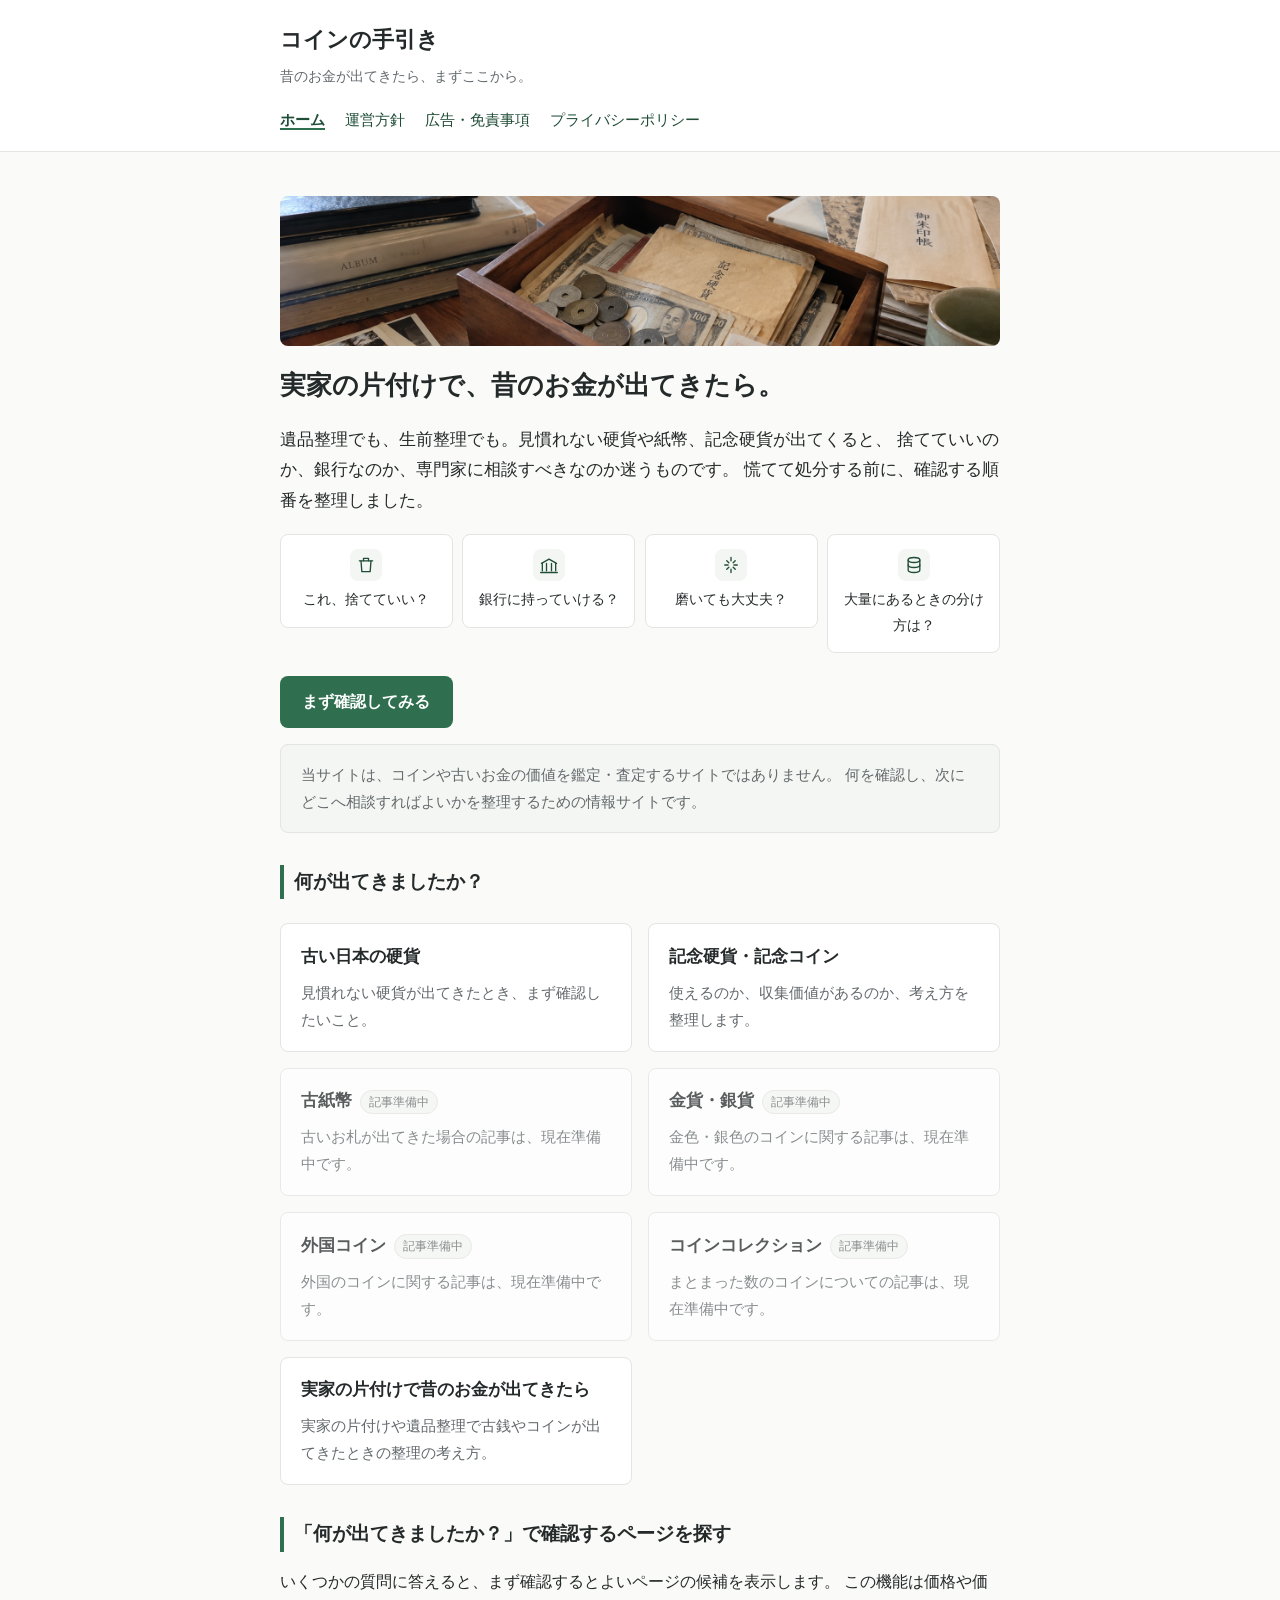
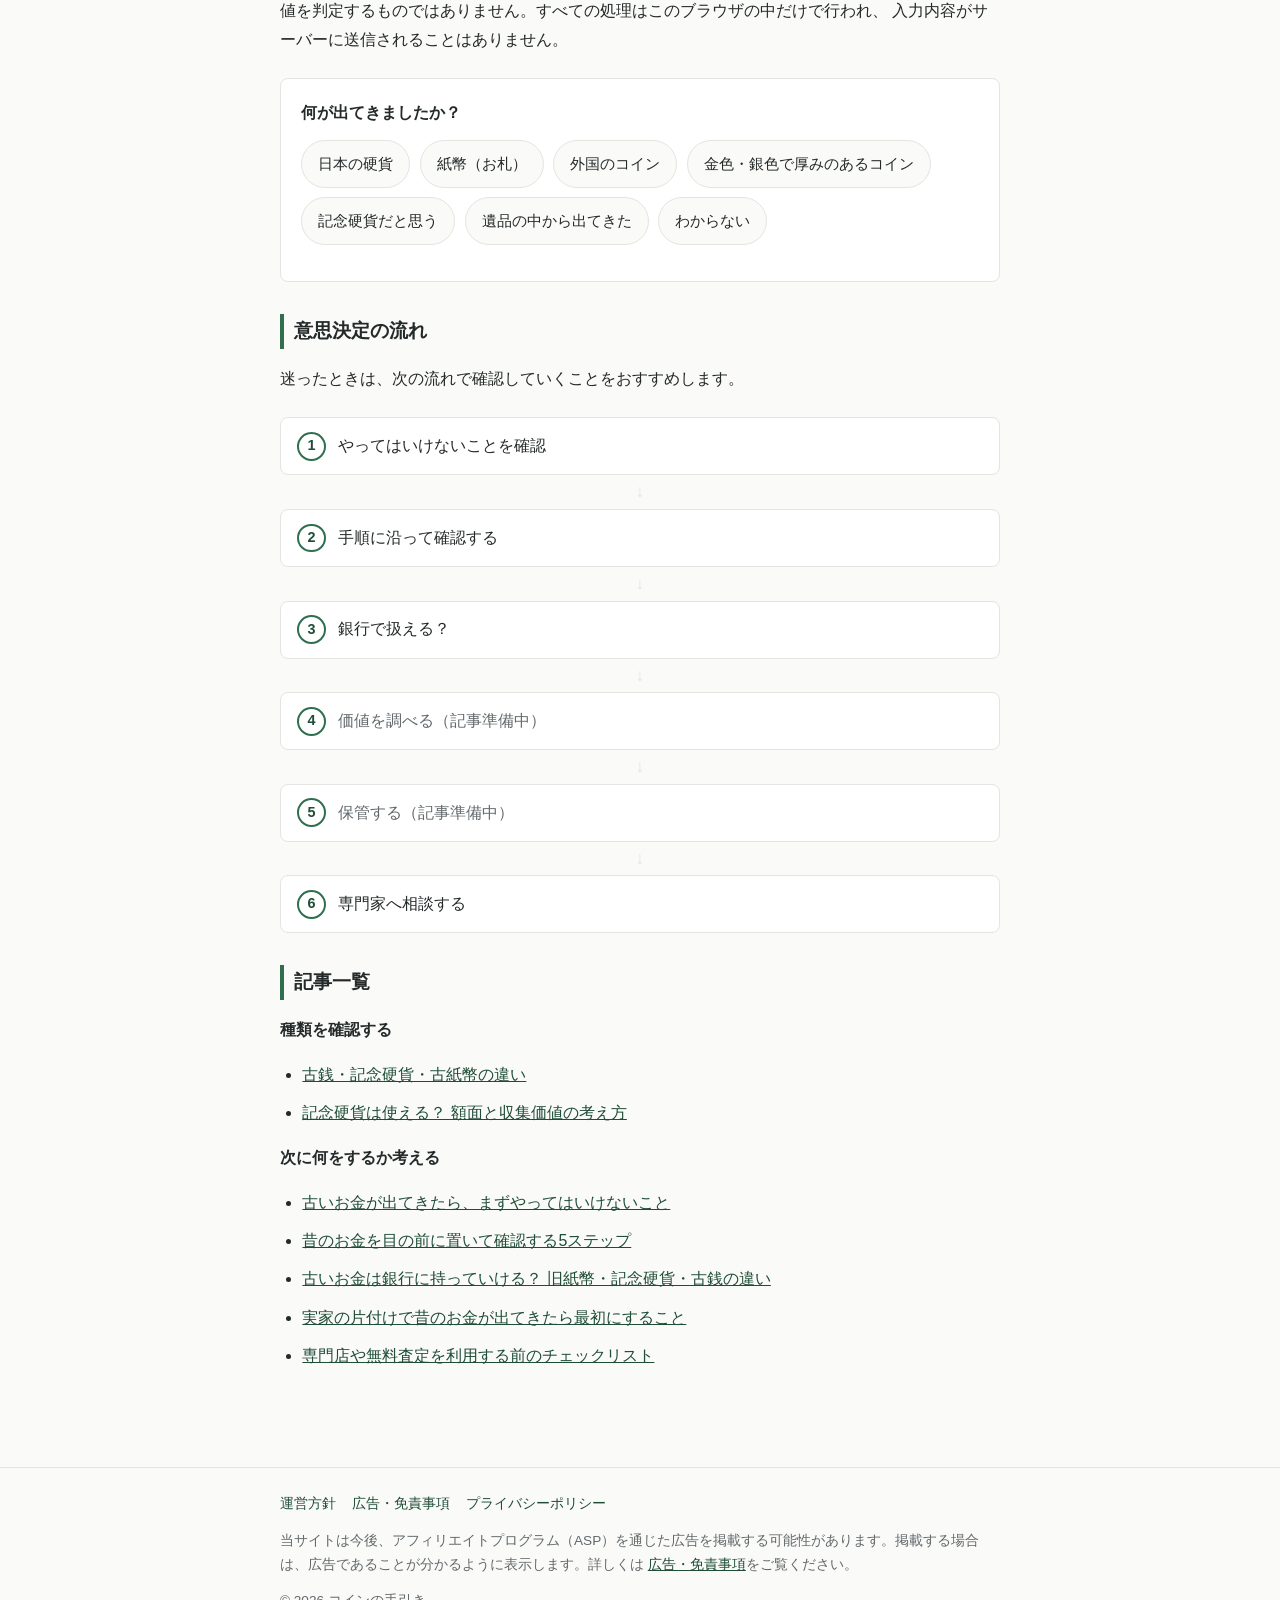
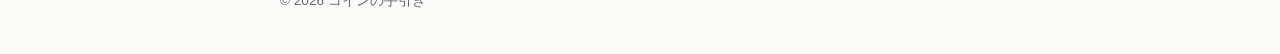
==== commit 99579f63: "Improve content clarity and user flow Add a dedicated "what not to do first" guide, fix the missing " ====
--- a/index.html
+++ b/index.html
@@ -4,7 +4,16 @@
 <meta charset="UTF-8">
 <meta name="viewport" content="width=device-width, initial-scale=1.0">
 <title>コインの手引き｜実家の片付けで昔のお金が出てきたときの確認ガイド</title>
-<meta name="description" content="「コインの手引き」は、実家の片付けや遺品整理で古い硬貨・紙幣・記念硬貨が出てきた人のための確認ガイドです。捨てる・銀行・保管・専門家への相談まで、次の行動を選ぶための情報をまとめています。">
+<meta name="description" content="「コインの手引き」は、実家の片付けで昔のお金や記念硬貨が見つかったときに、次にすることを一緒に整理するサイトです。捨てる・銀行・保管・専門家への相談まで、状況に応じた選択肢をまとめています。">
+<link rel="canonical" href="https://taku5858.github.io/coin-guide/">
+<meta property="og:title" content="コインの手引き｜実家の片付けで昔のお金が出てきたときの確認ガイド">
+<meta property="og:description" content="「コインの手引き」は、実家の片付けで昔のお金や記念硬貨が見つかったときに、次にすることを一緒に整理するサイトです。捨てる・銀行・保管・専門家への相談まで、状況に応じた選択肢をまとめています。">
+<meta property="og:type" content="website">
+<meta property="og:url" content="https://taku5858.github.io/coin-guide/">
+<meta property="og:site_name" content="コインの手引き">
+<meta property="og:image" content="https://taku5858.github.io/coin-guide/assets/images/hero-old-money.png">
+<meta property="og:image:width" content="1672">
+<meta property="og:image:height" content="941">
 <link rel="stylesheet" href="css/style.css">
 </head>
 <body>
@@ -45,7 +54,7 @@
   </p>
 
   <ul class="question-cards">
-    <li><a class="question-card" href="guide/inherited-coins.html#step-dontthrow">
+    <li><a class="question-card" href="guide/first-actions.html#step-dontthrow">
       <span class="question-card-icon" aria-hidden="true">
         <svg viewBox="0 0 24 24" width="20" height="20" fill="none" stroke="currentColor" stroke-width="1.6" stroke-linecap="round" stroke-linejoin="round"><path d="M4 7h16"/><path d="M9 7V4h6v3"/><path d="M6 7l1 13h10l1-13"/></svg>
       </span>
@@ -57,7 +66,7 @@
       </span>
       <span>銀行に持っていける？</span>
     </a></li>
-    <li><a class="question-card" href="guide/inherited-coins.html#step-dontclean">
+    <li><a class="question-card" href="guide/first-actions.html#step-dontclean">
       <span class="question-card-icon" aria-hidden="true">
         <svg viewBox="0 0 24 24" width="20" height="20" fill="none" stroke="currentColor" stroke-width="1.6" stroke-linecap="round" stroke-linejoin="round"><path d="M12 3v4M12 17v4M4.5 12h4M15.5 12h4M6.9 6.9l2.5 2.5M14.6 14.6l2.5 2.5M17.1 6.9l-2.5 2.5M9.4 14.6l-2.5 2.5"/></svg>
       </span>
@@ -134,28 +143,33 @@
   <h2>意思決定の流れ</h2>
   <p>迷ったときは、次の流れで確認していくことをおすすめします。</p>
   <ul class="flow-steps">
+    <li><a class="flow-step" href="guide/first-actions.html">
+      <span class="flow-step-index">1</span>
+      <span class="flow-step-label">やってはいけないことを確認</span>
+    </a></li>
+    <li class="flow-arrow">↓</li>
     <li><a class="flow-step" href="guide/first-check.html">
-      <span class="flow-step-index">1</span>
-      <span class="flow-step-label">まず確認する</span>
+      <span class="flow-step-index">2</span>
+      <span class="flow-step-label">手順に沿って確認する</span>
     </a></li>
     <li class="flow-arrow">↓</li>
     <li><a class="flow-step" href="guide/bank-or-specialist.html">
-      <span class="flow-step-index">2</span>
+      <span class="flow-step-index">3</span>
       <span class="flow-step-label">銀行で扱える？</span>
     </a></li>
-    <li class="flow-arrow">↓</li>
-    <li class="flow-step is-plain">
-      <span class="flow-step-index">3</span>
-      <span class="flow-step-label">価値を調べる（記事準備中）</span>
-    </li>
     <li class="flow-arrow">↓</li>
     <li class="flow-step is-plain">
       <span class="flow-step-index">4</span>
+      <span class="flow-step-label">価値を調べる（記事準備中）</span>
+    </li>
+    <li class="flow-arrow">↓</li>
+    <li class="flow-step is-plain">
+      <span class="flow-step-index">5</span>
       <span class="flow-step-label">保管する（記事準備中）</span>
     </li>
     <li class="flow-arrow">↓</li>
     <li><a class="flow-step" href="guide/checklist-before-appraisal.html">
-      <span class="flow-step-index">5</span>
+      <span class="flow-step-index">6</span>
       <span class="flow-step-label">専門家へ相談する</span>
     </a></li>
   </ul>
@@ -168,6 +182,7 @@
   </ul>
   <p><strong>次に何をするか考える</strong></p>
   <ul class="text-list">
+    <li><a href="guide/first-actions.html">古いお金が出てきたら、まずやってはいけないこと</a></li>
     <li><a href="guide/first-check.html">昔のお金を目の前に置いて確認する5ステップ</a></li>
     <li><a href="guide/bank-or-specialist.html">古いお金は銀行に持っていける？ 旧紙幣・記念硬貨・古銭の違い</a></li>
     <li><a href="guide/inherited-coins.html">実家の片付けで昔のお金が出てきたら最初にすること</a></li>
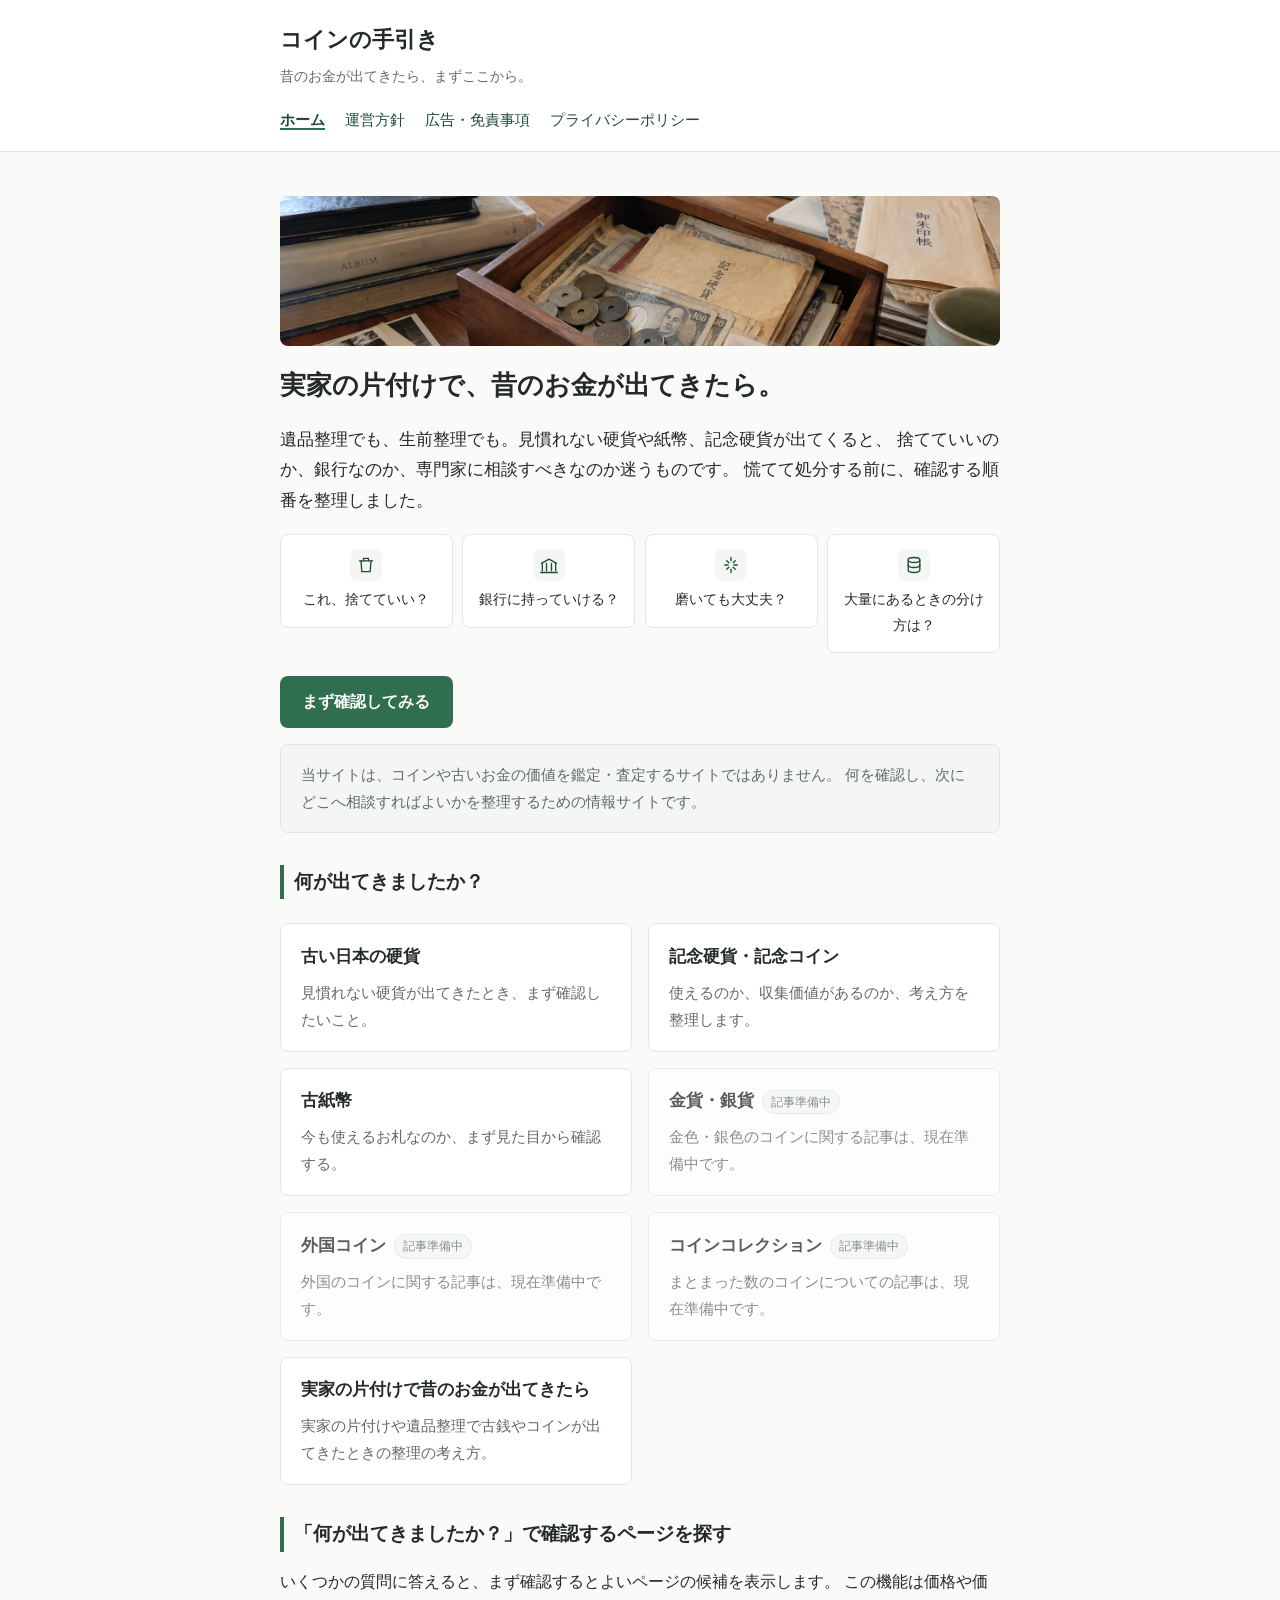
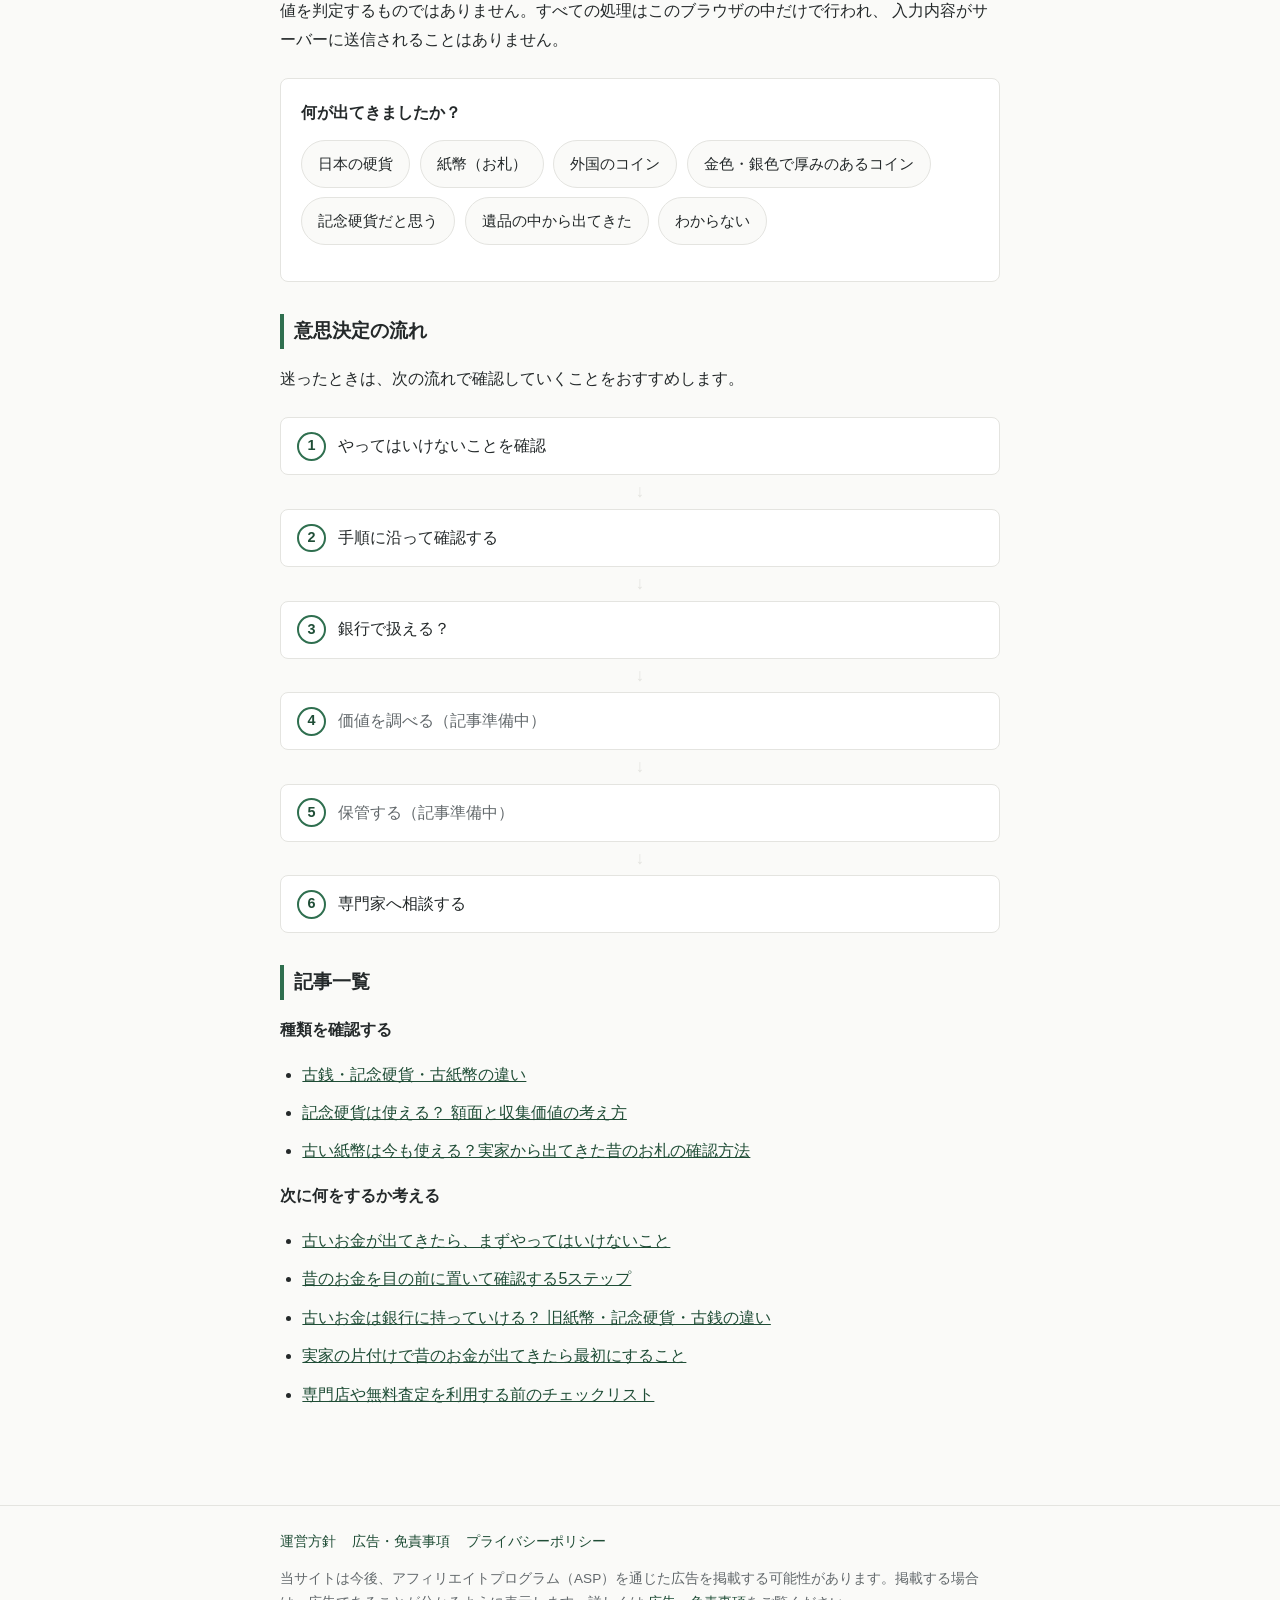
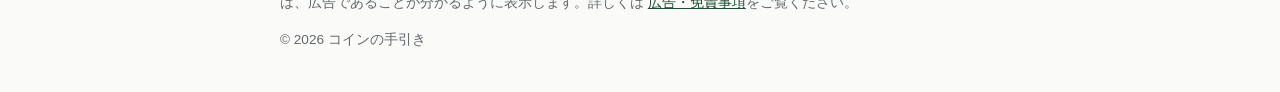
==== commit 9185893e: "Add old banknotes guide and improve related navigation Co-Authored-By: Claude Sonnet 5 <noreply@anth" ====
--- a/index.html
+++ b/index.html
@@ -103,9 +103,11 @@
         <p>使えるのか、収集価値があるのか、考え方を整理します。</p>
       </a>
     </li>
-    <li class="card card-soon">
-      <h3>古紙幣<span class="badge-soon">記事準備中</span></h3>
-      <p>古いお札が出てきた場合の記事は、現在準備中です。</p>
+    <li>
+      <a class="card card-link" href="types/old-banknotes.html">
+        <h3>古紙幣</h3>
+        <p>今も使えるお札なのか、まず見た目から確認する。</p>
+      </a>
     </li>
     <li class="card card-soon">
       <h3>金貨・銀貨<span class="badge-soon">記事準備中</span></h3>
@@ -179,6 +181,7 @@
   <ul class="text-list">
     <li><a href="types/coin-types-overview.html">古銭・記念硬貨・古紙幣の違い</a></li>
     <li><a href="types/commemorative-coins.html">記念硬貨は使える？ 額面と収集価値の考え方</a></li>
+    <li><a href="types/old-banknotes.html">古い紙幣は今も使える？実家から出てきた昔のお札の確認方法</a></li>
   </ul>
   <p><strong>次に何をするか考える</strong></p>
   <ul class="text-list">
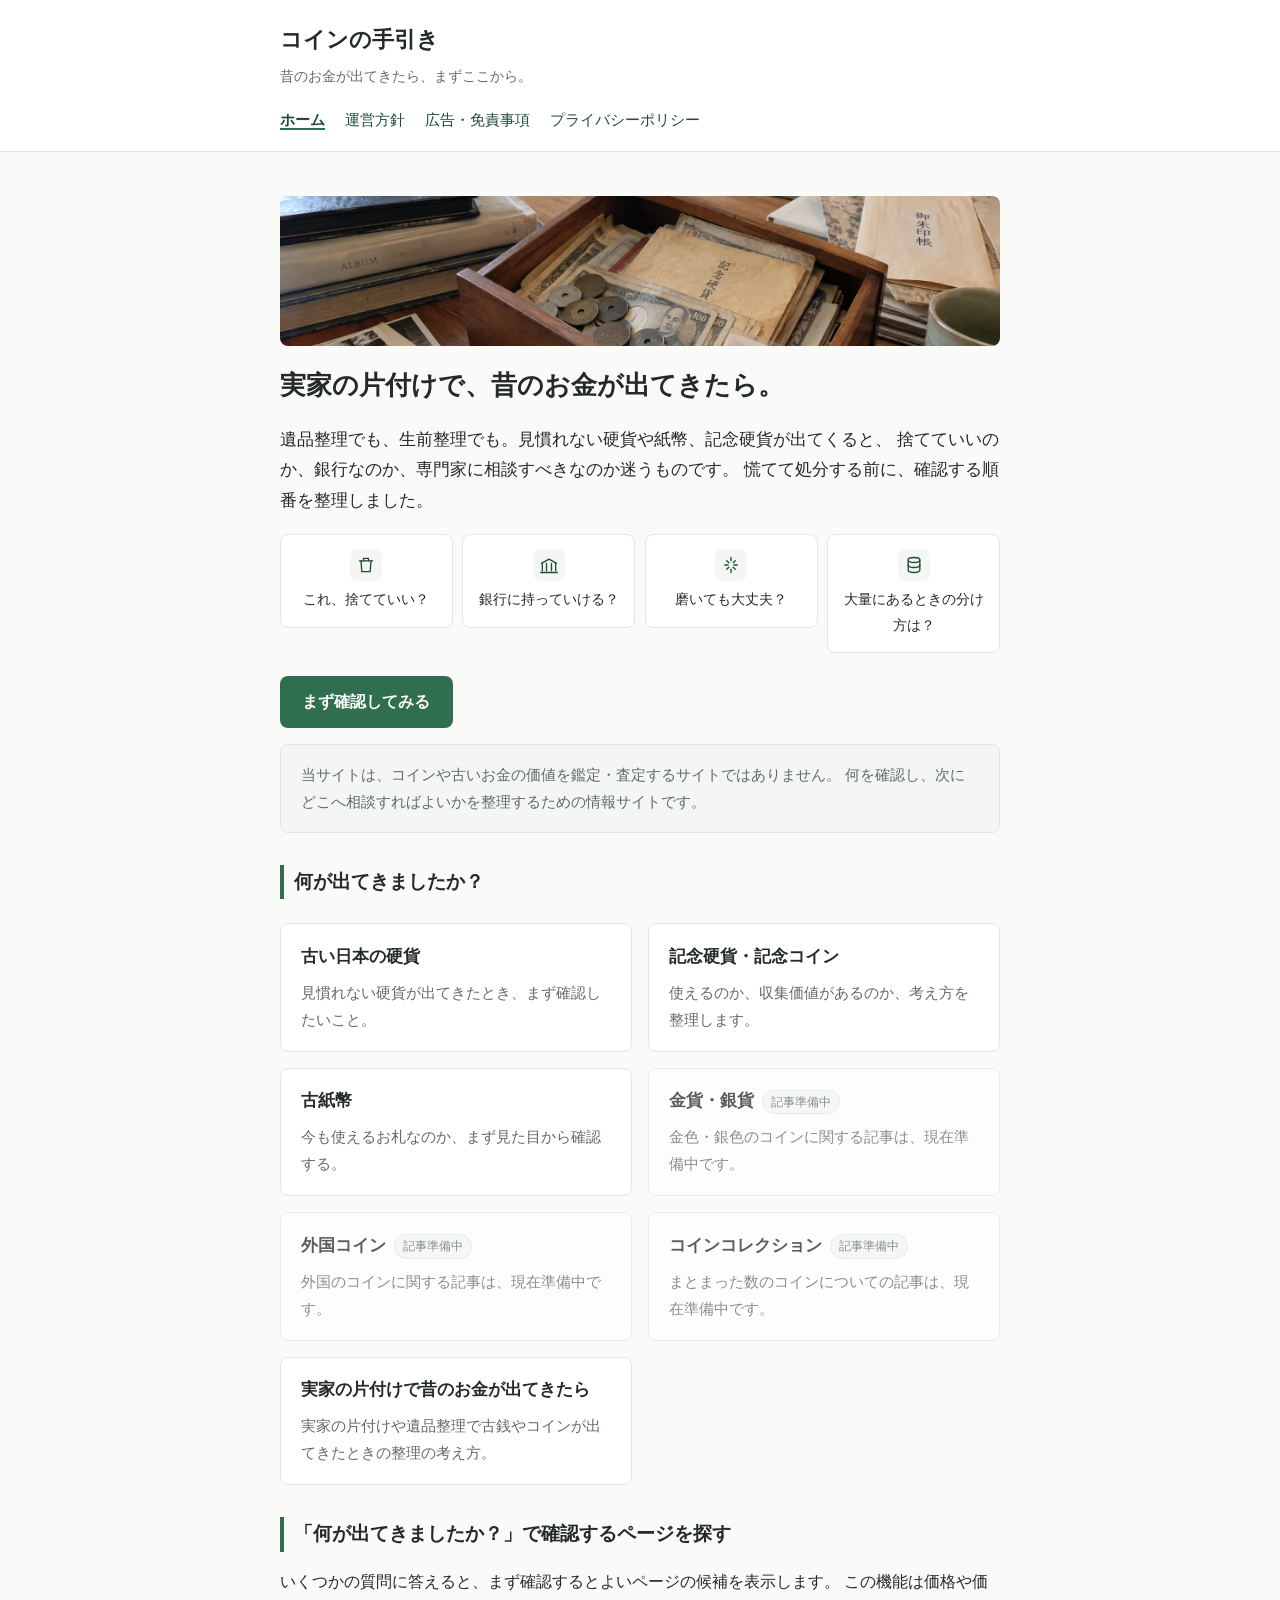
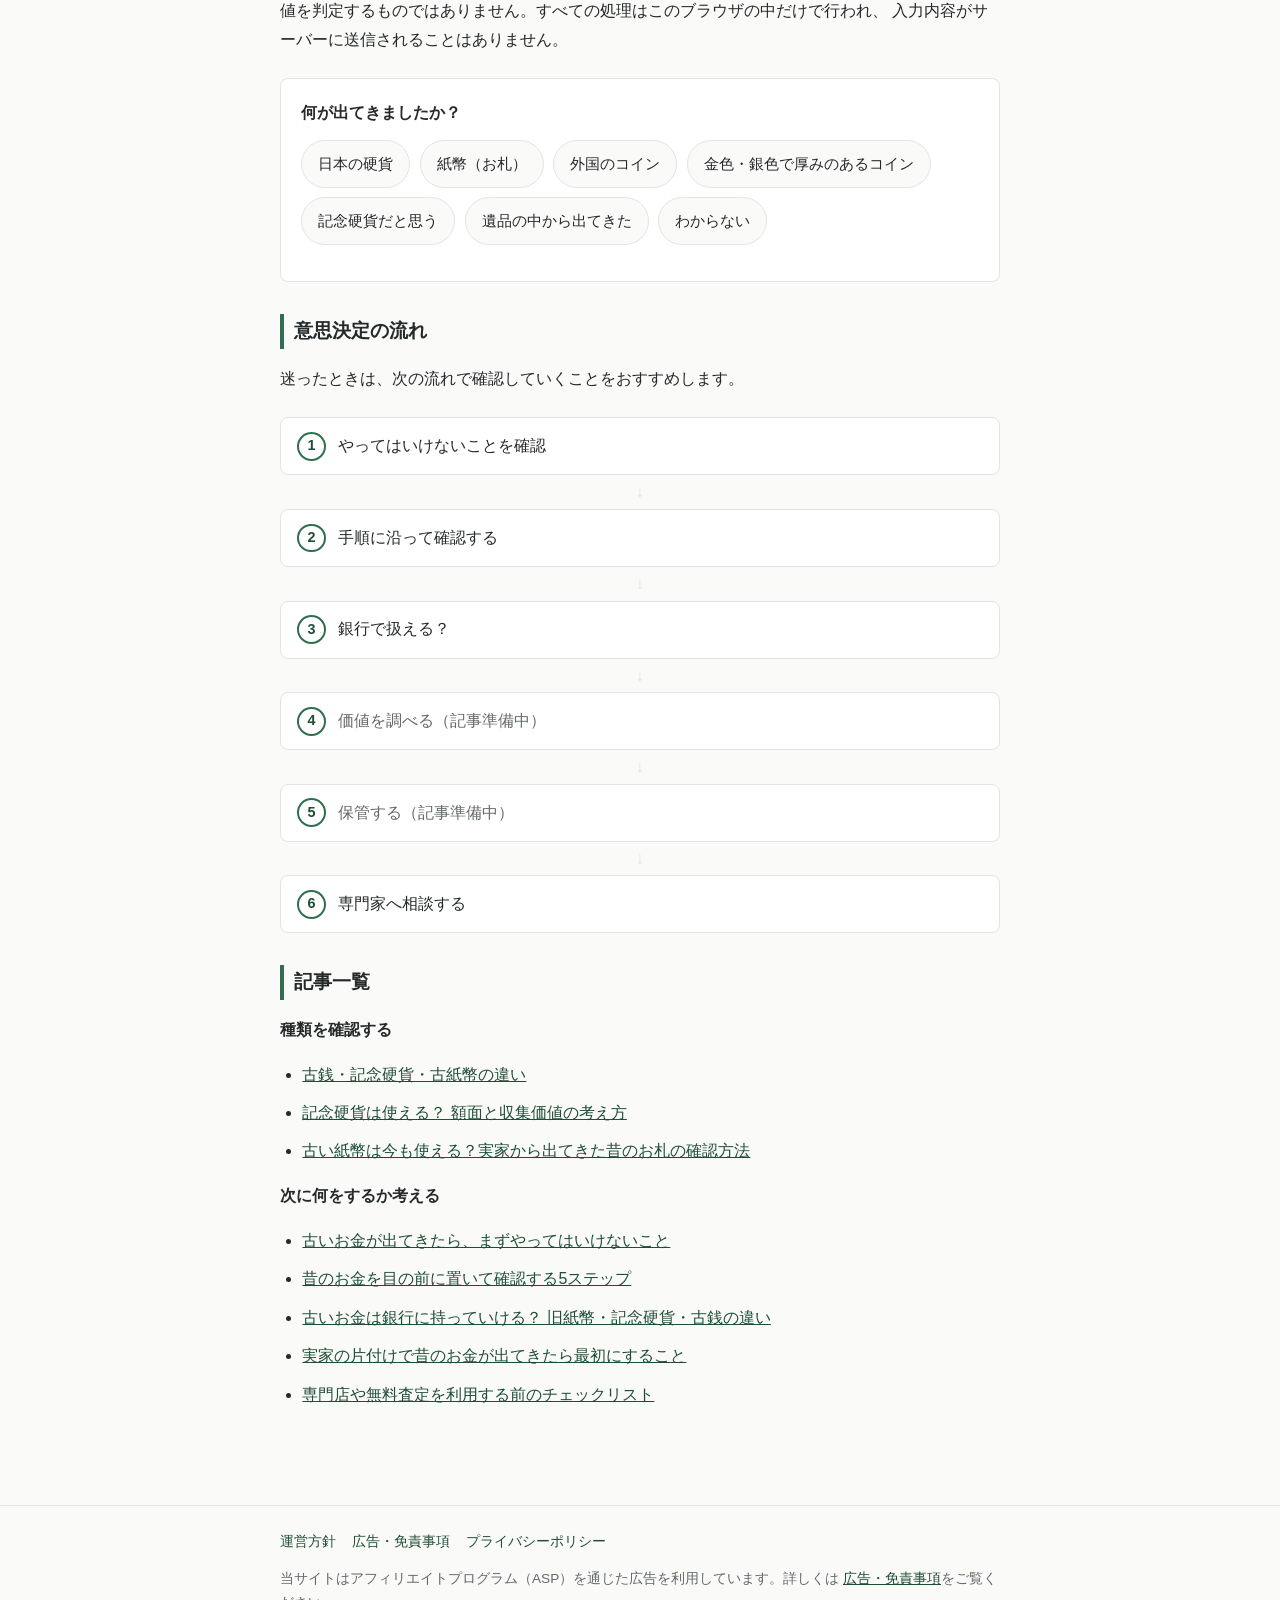
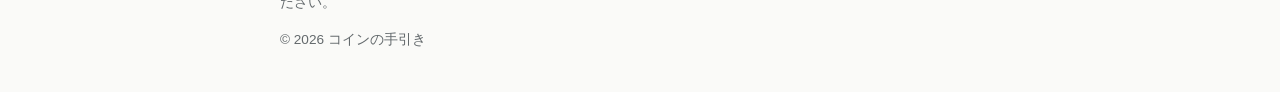
==== commit c1bf1214: "Add first affiliate CTA for monetization PoC Co-Authored-By: Claude Sonnet 5 <noreply@anthropic.com>" ====
--- a/index.html
+++ b/index.html
@@ -203,7 +203,7 @@
       </ul>
     </nav>
     <p class="footer-notice">
-      当サイトは今後、アフィリエイトプログラム（ASP）を通じた広告を掲載する可能性があります。掲載する場合は、広告であることが分かるように表示します。詳しくは
+      当サイトはアフィリエイトプログラム（ASP）を通じた広告を利用しています。詳しくは
       <a href="disclaimer.html">広告・免責事項</a>をご覧ください。
     </p>
     <p class="copyright">&copy; 2026 コインの手引き</p>
--- a/css/style.css
+++ b/css/style.css
@@ -876,3 +876,52 @@
     font-size: 1.35rem;
   }
 }
+
+/* 広告CTA（アフィリエイト・PR表示つき） */
+.ad-cta {
+  background-color: var(--color-surface);
+  border: 1px solid var(--color-border);
+  border-radius: var(--radius);
+  padding: 1rem 1.25rem;
+  margin: 1.25rem 0;
+}
+
+.ad-cta-label {
+  display: inline-block;
+  margin: 0 0 0.6rem;
+  padding: 0.05rem 0.55rem;
+  border-radius: 999px;
+  background-color: var(--color-notice-bg);
+  border: 1px solid var(--color-border);
+  color: var(--color-muted);
+  font-size: 0.72rem;
+  font-weight: 700;
+  letter-spacing: 0.02em;
+}
+
+.ad-cta-lead {
+  margin: 0 0 0.9rem;
+  font-size: 0.92rem;
+  color: var(--color-text);
+}
+
+.ad-cta-link-wrap {
+  margin: 0;
+}
+
+.ad-cta-link {
+  display: inline-block;
+  border: 1px solid var(--color-accent);
+  color: var(--color-accent-dark);
+  text-decoration: none;
+  padding: 0.6rem 1.1rem;
+  border-radius: var(--radius);
+  font-size: 0.92rem;
+  font-weight: 700;
+}
+
+.ad-cta-link:hover,
+.ad-cta-link:focus {
+  background-color: var(--color-accent);
+  color: #ffffff;
+}
